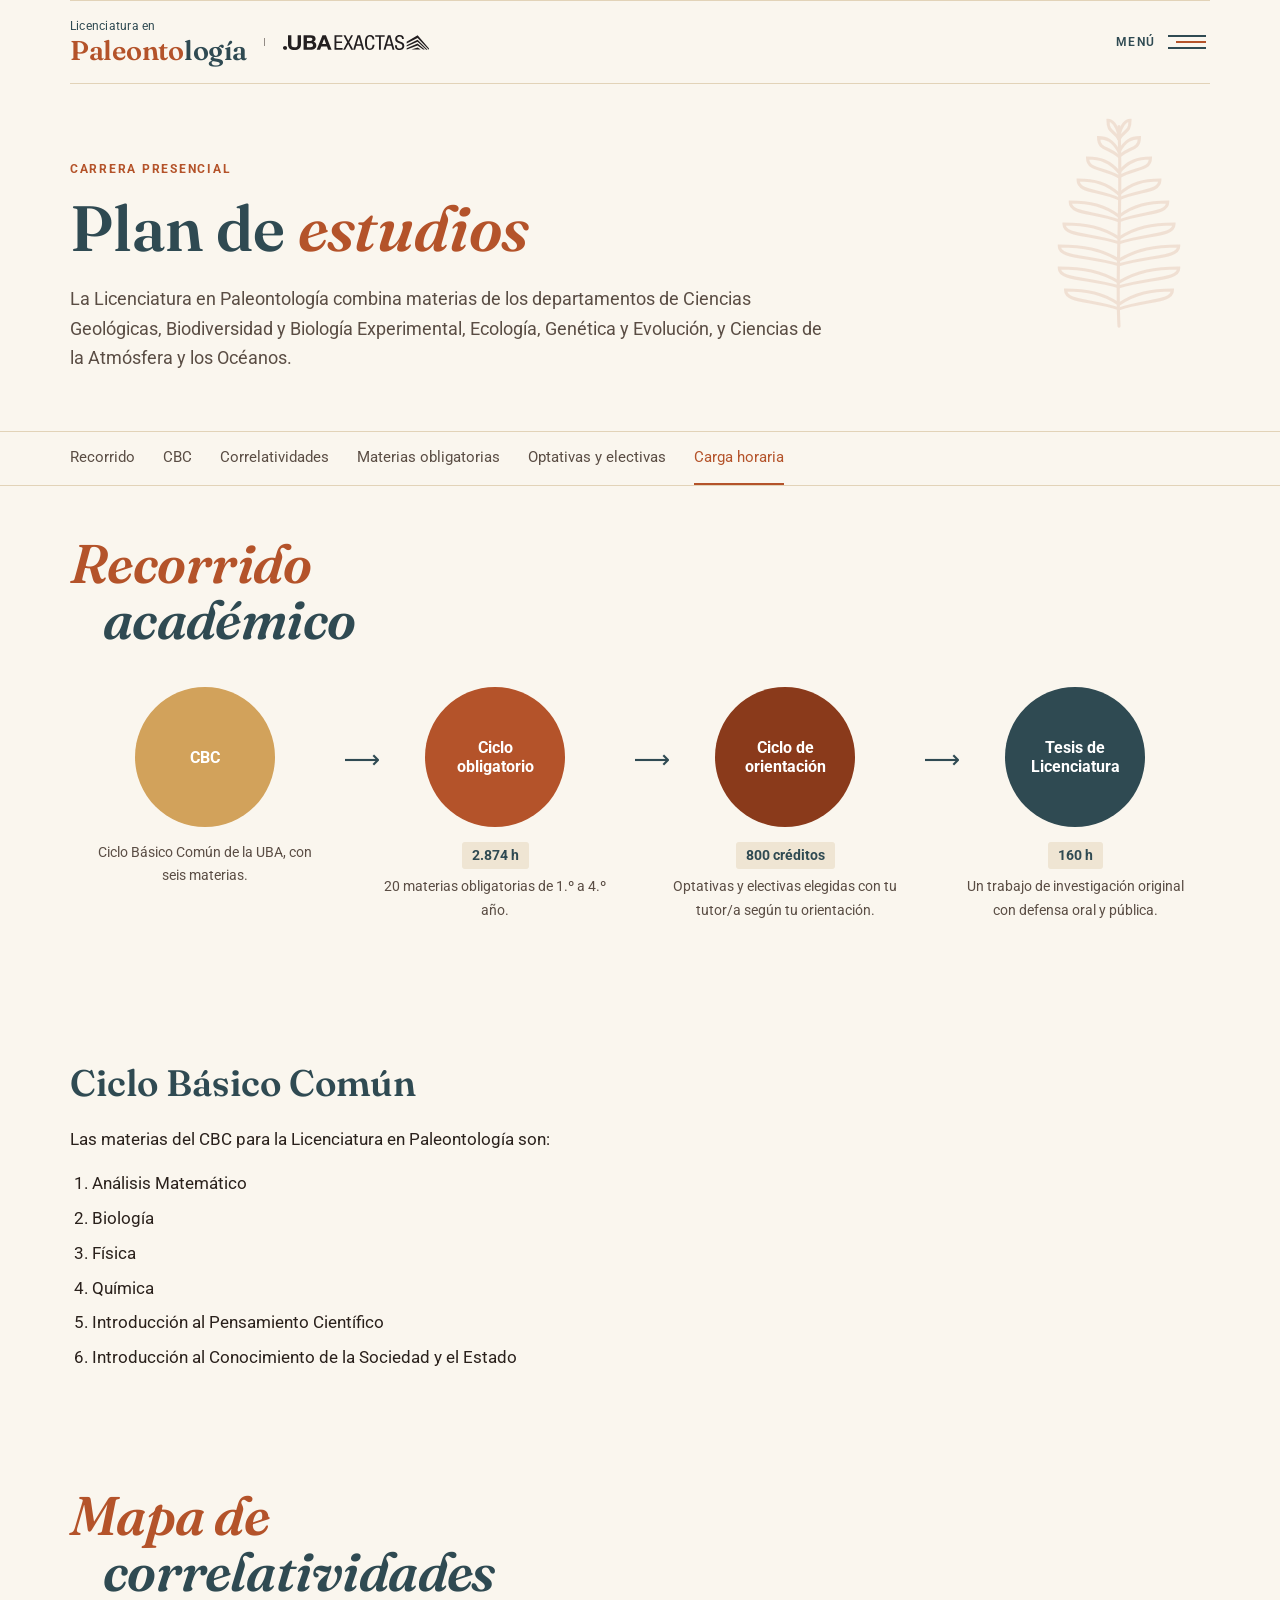
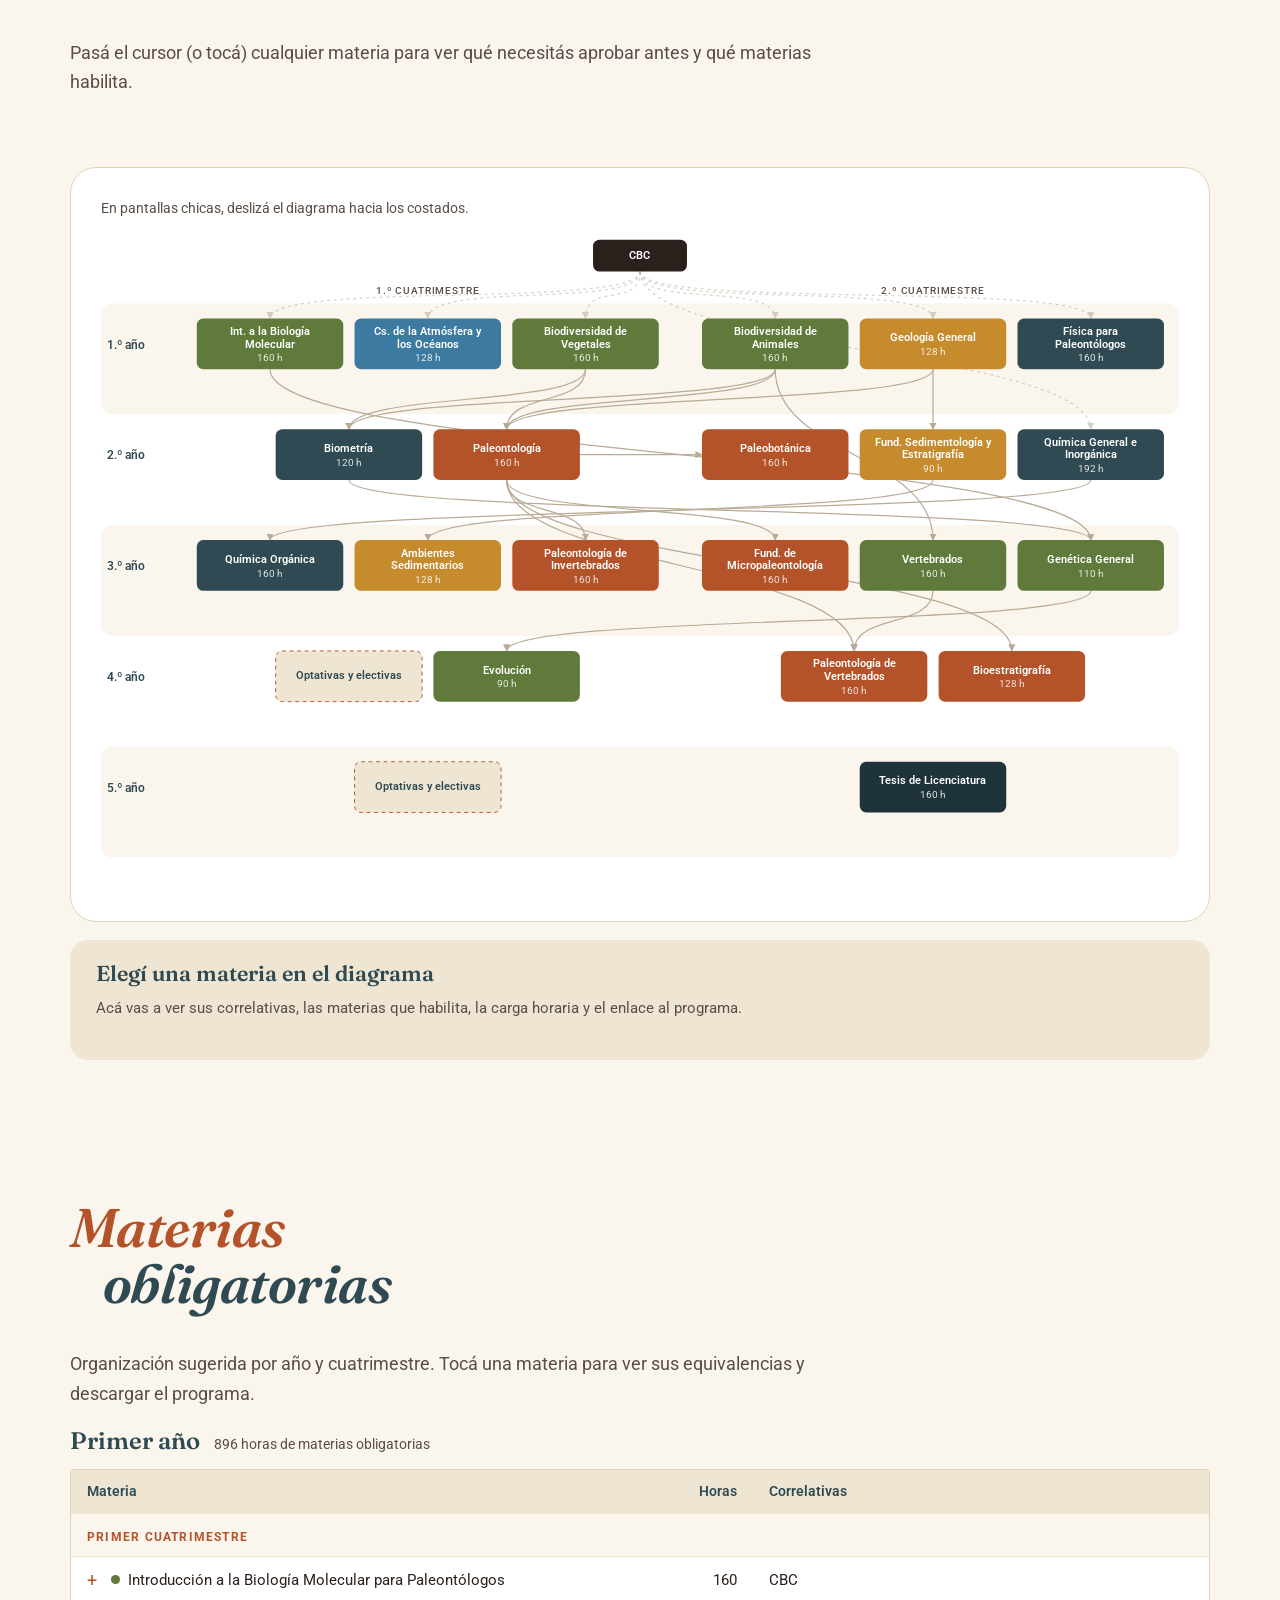
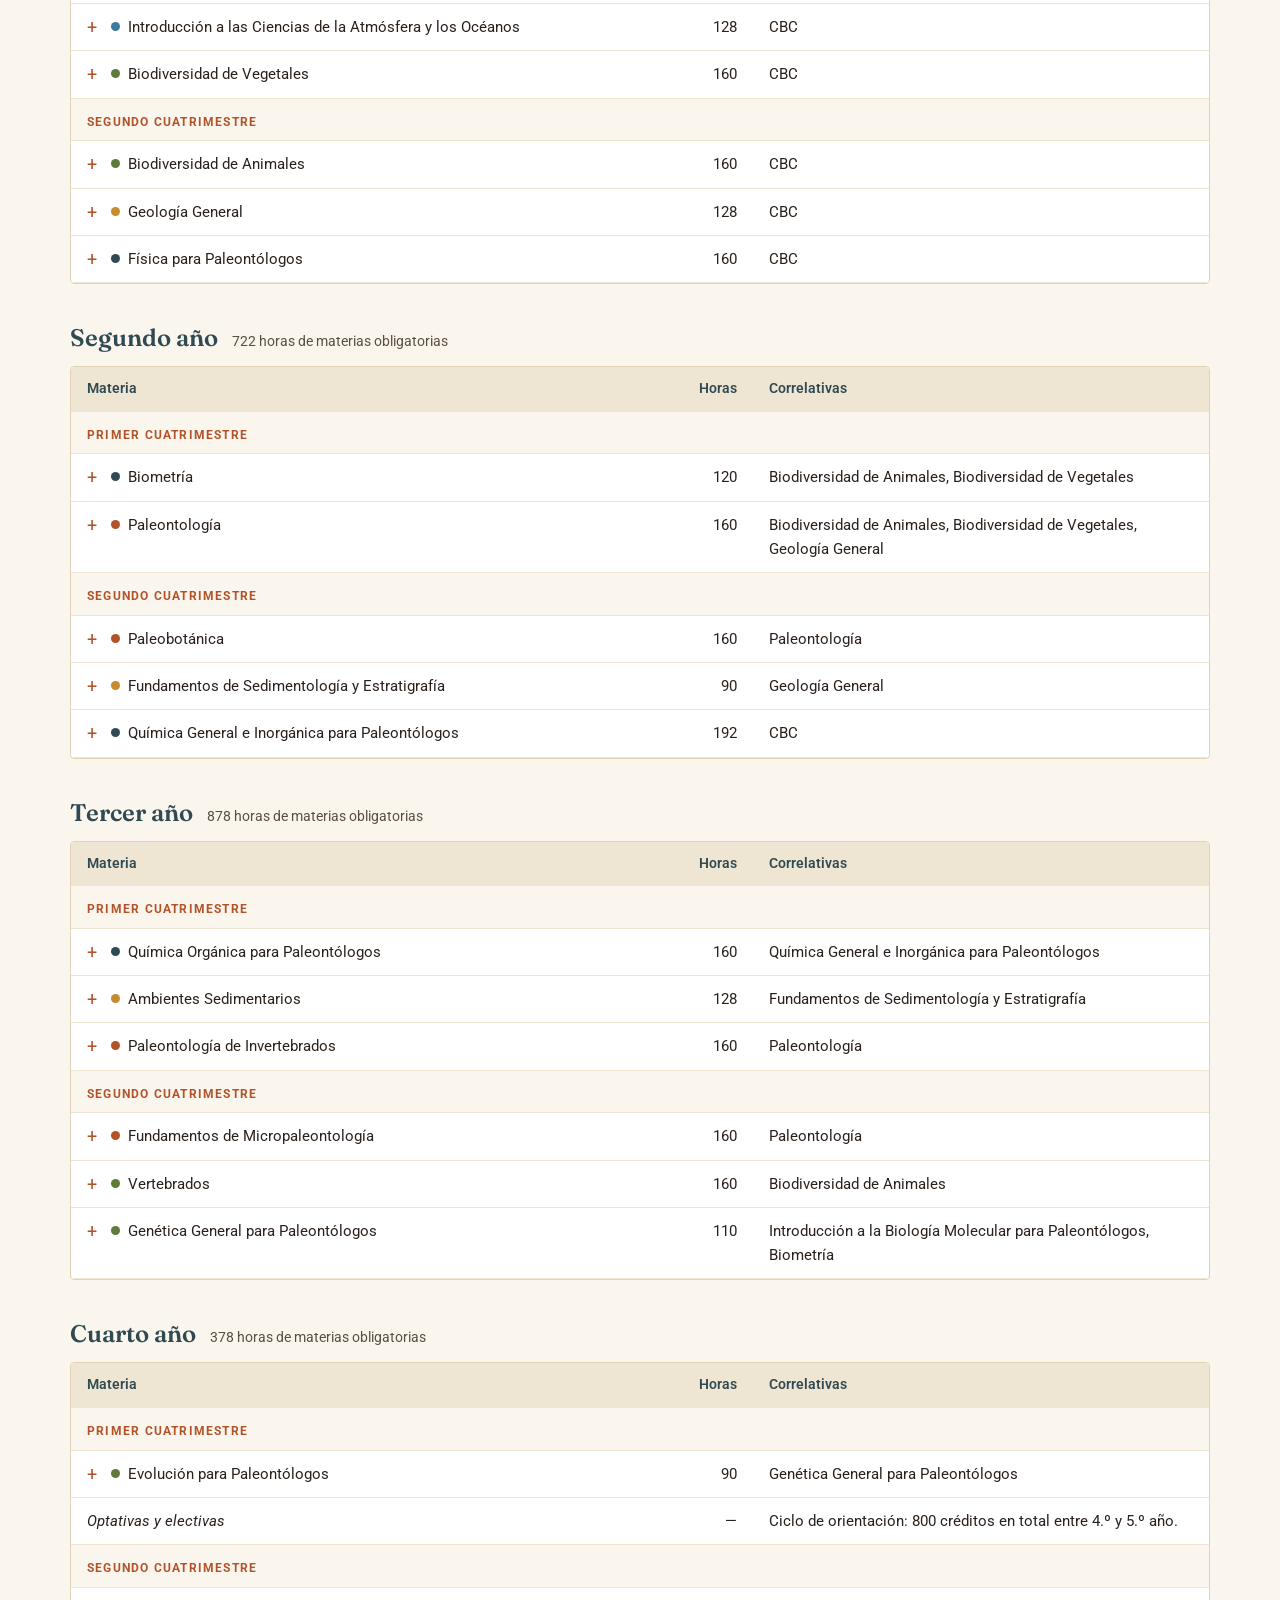
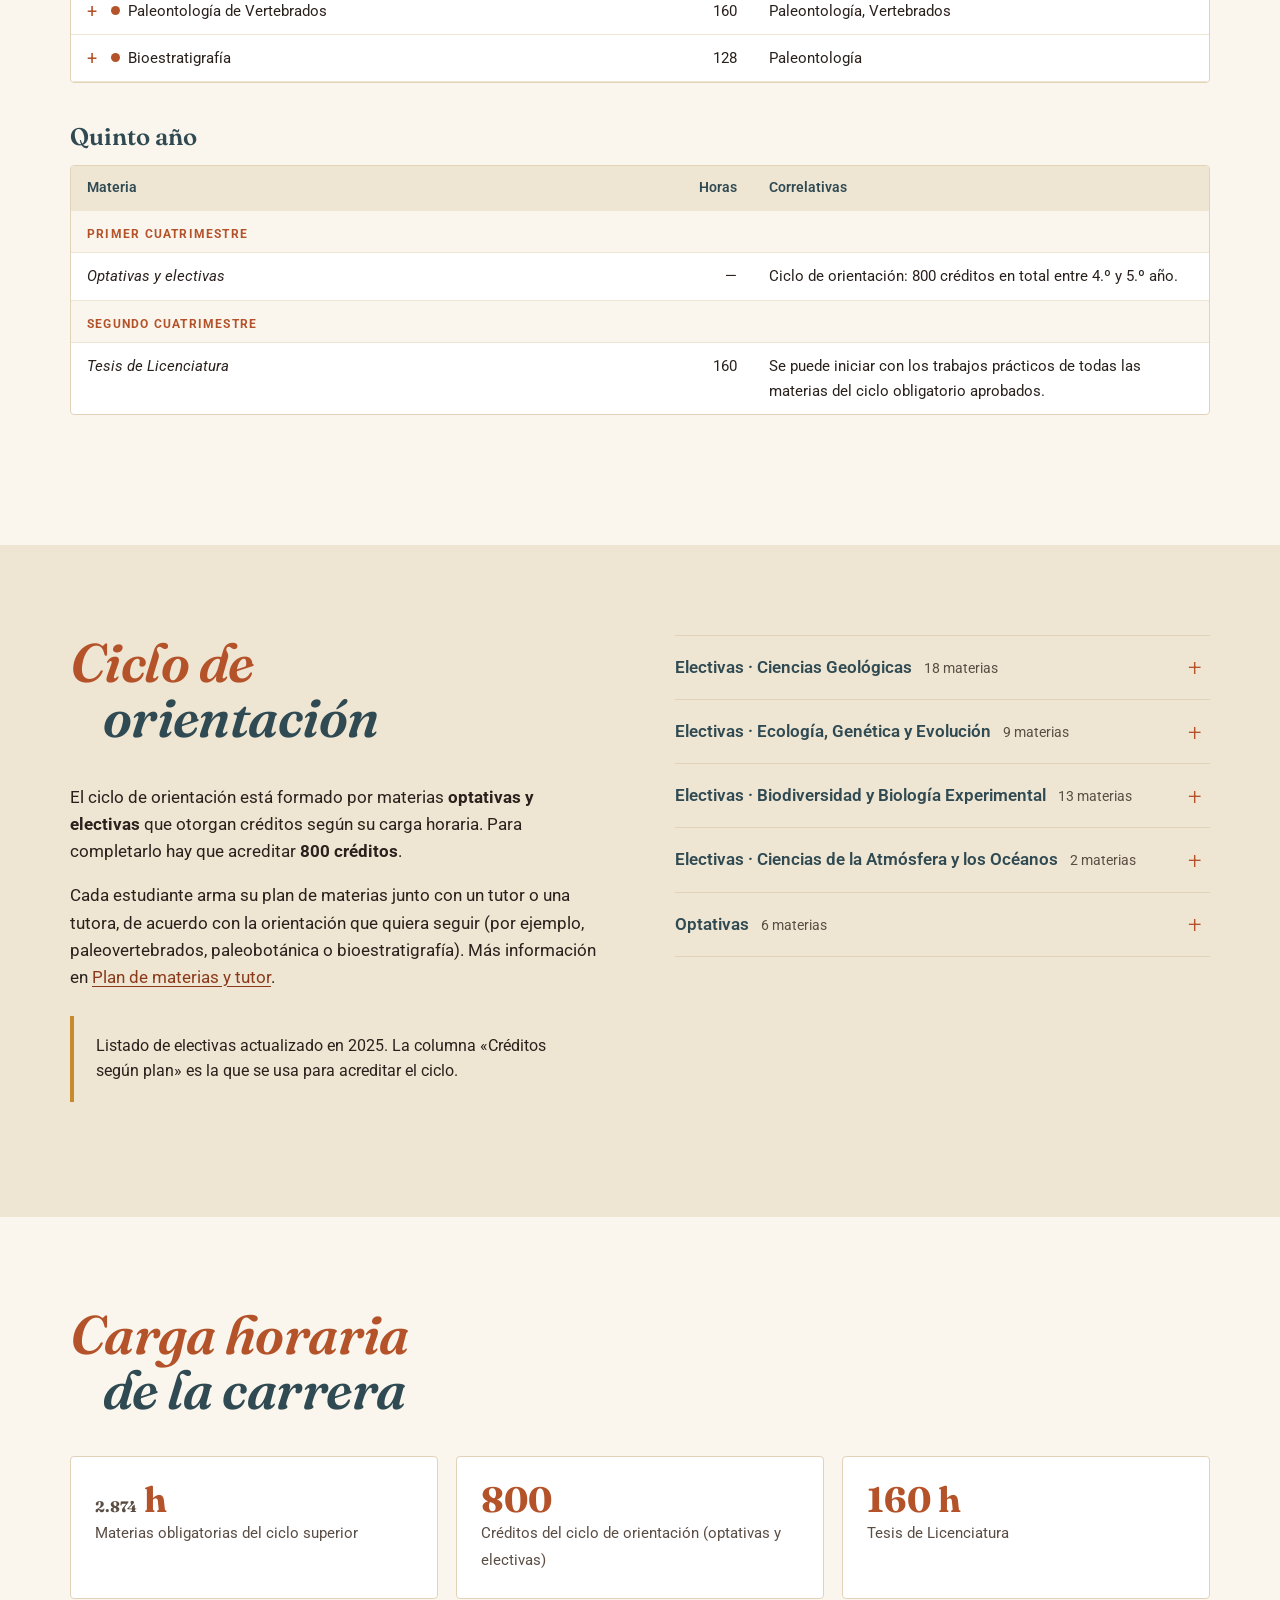
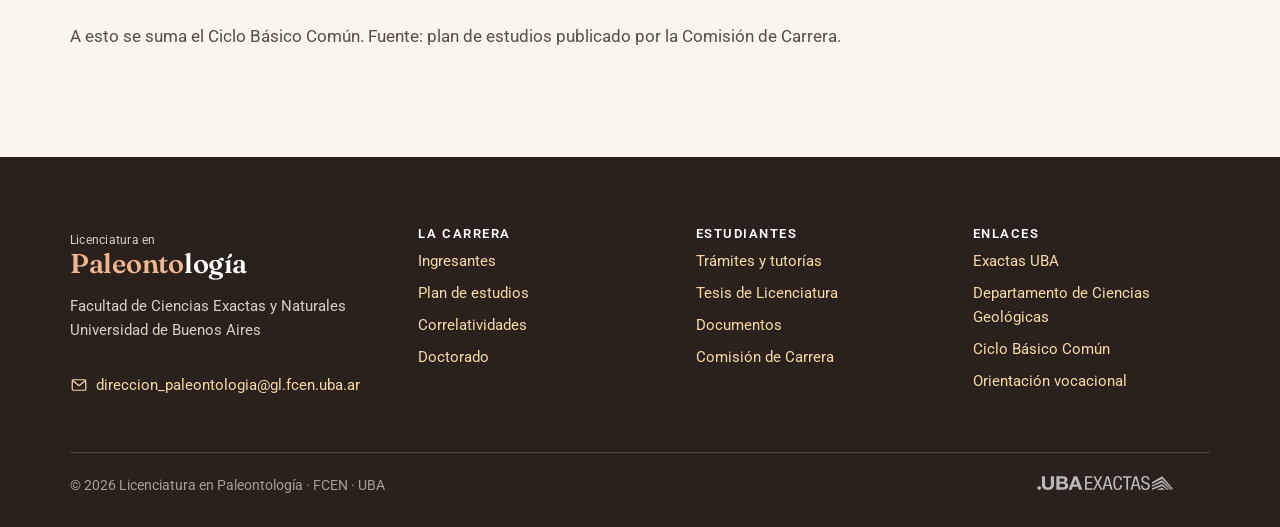
==== carrera.html @ f9151617 "Primera versión del sitio de la Licenciatura en Paleontología Sitio estático (HTML, CSS y JS) con la" ====
<!DOCTYPE html>
<html lang="es" class="no-js">
<head>
	<meta charset="UTF-8">
	<meta name="viewport" content="width=device-width, initial-scale=1.0">
	<title>Plan de estudios | Licenciatura en Paleontología | UBA Exactas</title>
	<meta name="description" content="Plan de estudios de la Licenciatura en Paleontología: materias obligatorias, correlatividades, optativas, electivas y carga horaria.">
	<meta property="og:title" content="Plan de estudios | Licenciatura en Paleontología | UBA Exactas">
	<meta property="og:description" content="Plan de estudios de la Licenciatura en Paleontología: materias obligatorias, correlatividades, optativas, electivas y carga horaria.">
	<meta property="og:type" content="website">
	<meta name="twitter:card" content="summary_large_image">
	<meta name="theme-color" content="#b4532a">
	<link rel="preconnect" href="https://fonts.googleapis.com">
	<link rel="preconnect" href="https://fonts.gstatic.com" crossorigin>
	<link href="https://fonts.googleapis.com/css2?family=Fraunces:ital,opsz,wght@0,9..144,400..700;1,9..144,400..700&family=Roboto:ital,wght@0,300..700;1,300..700&display=swap" rel="stylesheet">
	<link rel="stylesheet" href="css/style.css?v=1">
	<link rel="icon" href="imgs/favicon.svg" type="image/svg+xml">
</head>
<body class="carrera">
<a class="skip-link" href="#contenido">Saltar al contenido</a>
<header class="site-header">
	<div class="container">
		<div class="site-header__inner">
			<div class="logos">
				<a href="index.html" class="wordmark" aria-label="Licenciatura en Paleontología, inicio"><small>Licenciatura en</small><b>Paleonto<i>logía</i></b></a>
				<span class="logos__divider" aria-hidden="true"></span>
				<a href="https://exactas.uba.ar/" class="logo-exactas-link"><img src="imgs/exactas.svg" alt="UBA Exactas" class="logo-exactas" width="210" height="22"></a>
			</div>
			<button class="menu-toggle" type="button" aria-expanded="false" aria-controls="menu">
				<span>MENÚ</span>
				<span class="menu-toggle__lines" aria-hidden="true"><i></i><i></i><i></i></span>
			</button>
		</div>
	</div>
</header>
<div class="mega-menu" id="menu" role="dialog" aria-modal="true" aria-label="Menú principal" aria-hidden="true">
	<div class="mega-menu__side">
		<a href="index.html" class="wordmark" aria-label="Licenciatura en Paleontología, inicio"><small>Licenciatura en</small><b>Paleonto<i>logía</i></b></a>
		<h4><a href="ingresantes.html">Ingresantes</a></h4>
		<ul>
					<li><a href="ingresantes.html#que-es">¿Qué es la paleontología?</a></li>
					<li><a href="ingresantes.html#por-que">¿Por qué estudiar paleontología?</a></li>
					<li><a href="ingresantes.html#campo-laboral">Campo laboral e incumbencias</a></li>
					<li><a href="ingresantes.html#como-ingresar">Cómo ingresar</a></li>
					<li><a href="archivos/folleto-paleontologia.pdf">Folleto informativo</a></li>
		</ul>
	</div>
	<div class="mega-menu__main">
		<button class="mega-menu__close" type="button" aria-label="Cerrar menú"></button>
		<svg class="mega-menu__fossil" aria-hidden="true"><use href="imgs/fosiles.svg#amonite"/></svg>
		<div class="mega-menu__cols">
			<div class="mega-menu__col">
				<h4><a href="carrera.html">Plan de estudios</a></h4>
				<ul>
					<li><a href="carrera.html#recorrido">Recorrido de la carrera</a></li>
					<li><a href="carrera.html#correlatividades">Correlatividades</a></li>
					<li><a href="carrera.html#obligatorias">Materias obligatorias</a></li>
					<li><a href="carrera.html#orientacion">Optativas y electivas</a></li>
					<li><a href="carrera.html#totales">Carga horaria</a></li>
				</ul>
			</div>
			<div class="mega-menu__col">
				<h4><a href="estudiantes.html">Estudiantes</a></h4>
				<ul>
					<li><a href="estudiantes.html#tutor">Plan de materias y tutor</a></li>
					<li><a href="estudiantes.html#programas">Programas de materias</a></li>
					<li><a href="estudiantes.html#equivalencias">Equivalencias</a></li>
					<li><a href="tesis.html">Tesis de Licenciatura</a></li>
					<li><a href="tesis.html#premio-camacho">Premio Camacho</a></li>
				</ul>
			</div>
			<div class="mega-menu__col">
				<h4><a href="comision.html">Institucional</a></h4>
				<ul>
					<li><a href="comision.html">Comisión de Carrera</a></li>
					<li><a href="comision.html#actas">Actas de reuniones</a></li>
					<li><a href="documentos.html">Documentos y reglamentos</a></li>
					<li><a href="doctorado.html">Doctorado en Paleontología</a></li>
					<li><a href="documentos.html#enlaces">Enlaces</a></li>
				</ul>
			</div>
		</div>
	</div>
</div>
<main id="contenido">
<section class="page-hero">
	<svg class="page-hero__fossil" aria-hidden="true"><use href="imgs/fosiles.svg#helecho"/></svg>
	<div class="container">
		<span class="eyebrow">Carrera presencial</span>
		<h1>Plan de <em>estudios</em></h1>
		<p class="lead">La Licenciatura en Paleontología combina materias de los departamentos de Ciencias Geológicas, Biodiversidad y Biología Experimental, Ecología, Genética y Evolución, y Ciencias de la Atmósfera y los Océanos.</p>
	</div>
</section>
<nav class="page-index" aria-label="En esta página"><div class="container"><ul><li><a href="#recorrido">Recorrido</a></li><li><a href="#cbc">CBC</a></li><li><a href="#correlatividades">Correlatividades</a></li><li><a href="#obligatorias">Materias obligatorias</a></li><li><a href="#orientacion">Optativas y electivas</a></li><li><a href="#totales">Carga horaria</a></li></ul></div></nav>

<section class="section section--tight" id="recorrido">
	<div class="container">
		<h2 class="title-duo reveal"><span>Recorrido</span><strong>académico</strong></h2>
		<div class="journey reveal">
			<div class="journey__step"><div class="journey__circle">CBC</div><p>Ciclo Básico Común de la UBA, con seis materias.</p></div>
			<div class="journey__step"><div class="journey__circle">Ciclo obligatorio</div><span class="journey__hours"><span data-total-obligatorias>2.874</span> h</span><p><span data-cant-obligatorias>20</span> materias obligatorias de 1.º a 4.º año.</p></div>
			<div class="journey__step"><div class="journey__circle">Ciclo de orientación</div><span class="journey__hours">800 créditos</span><p>Optativas y electivas elegidas con tu tutor/a según tu orientación.</p></div>
			<div class="journey__step"><div class="journey__circle">Tesis de Licenciatura</div><span class="journey__hours">160 h</span><p>Un trabajo de investigación original con defensa oral y pública.</p></div>
		</div>
	</div>
</section>

<section class="section section--tight" id="cbc">
	<div class="container">
		<div class="prose reveal">
			<h2>Ciclo Básico Común</h2>
			<p>Las materias del CBC para la Licenciatura en Paleontología son:</p>
			<ol>
				<li>Análisis Matemático</li>
				<li>Biología</li>
				<li>Física</li>
				<li>Química</li>
				<li>Introducción al Pensamiento Científico</li>
				<li>Introducción al Conocimiento de la Sociedad y el Estado</li>
			</ol>
		</div>
	</div>
</section>

<section class="section section--tight" id="correlatividades">
	<div class="container">
		<h2 class="title-duo reveal"><span>Mapa de</span><strong>correlatividades</strong></h2>
		<p class="lead reveal" style="max-width:780px">Pasá el cursor (o tocá) cualquier materia para ver qué necesitás aprobar antes y qué materias habilita.</p>
		<ul class="legend reveal"><li><i style="background:#b4532a"></i>Paleontología</li><li><i style="background:#c68b2c"></i>Geología</li><li><i style="background:#5f7a3a"></i>Biología</li><li><i style="background:#2f4a52"></i>Química, física y matemática</li><li><i style="background:#3c7aa0"></i>Ciencias de la atmósfera y los océanos</li><li><i style="background:#efe5d3;border:1px dashed #b4532a"></i>Optativas y electivas</li></ul>
		<div class="diagram-layout">
			<div class="diagram-wrap">
				<p class="diagram-hint">En pantallas chicas, deslizá el diagrama hacia los costados.</p>
				<svg id="plan-diagram" role="group" aria-label="Diagrama de correlatividades del plan de estudios"></svg>
			</div>
			<aside class="plan-panel" id="plan-panel" aria-live="polite">
				<h3>Elegí una materia en el diagrama</h3>
				<p class="empty">Acá vas a ver sus correlativas, las materias que habilita, la carga horaria y el enlace al programa.</p>
			</aside>
		</div>
	</div>
</section>

<section class="section" id="obligatorias">
	<div class="container">
		<h2 class="title-duo reveal"><span>Materias</span><strong>obligatorias</strong></h2>
		<p class="lead reveal" style="max-width:780px">Organización sugerida por año y cuatrimestre. Tocá una materia para ver sus equivalencias y descargar el programa.</p>
		<div id="plan-table"><noscript><p>Para ver la tabla de materias es necesario activar JavaScript.</p></noscript></div>
	</div>
</section>

<section class="section section--sand" id="orientacion">
	<div class="container">
		<div class="split split--top">
			<div class="reveal">
				<h2 class="title-duo"><span>Ciclo de</span><strong>orientación</strong></h2>
				<p>El ciclo de orientación está formado por materias <strong>optativas y electivas</strong> que otorgan créditos según su carga horaria. Para completarlo hay que acreditar <strong>800 créditos</strong>.</p>
				<p>Cada estudiante arma su plan de materias junto con un tutor o una tutora, de acuerdo con la orientación que quiera seguir (por ejemplo, paleovertebrados, paleobotánica o bioestratigrafía). Más información en <a href="estudiantes.html#tutor">Plan de materias y tutor</a>.</p>
				<div class="note">Listado de electivas actualizado en 2025. La columna «Créditos según plan» es la que se usa para acreditar el ciclo.</div>
			</div>
			<div class="accordion reveal"><details><summary>Electivas · Ciencias Geológicas <small>18 materias</small></summary><div class="accordion__body"><div class="table-wrap"><table><thead><tr><th scope="col">Materia</th><th scope="col" class="num">Créditos según plan</th><th scope="col" class="num">Carga horaria (2019)</th></tr></thead><tbody><tr><td>Análisis de Ambientes Continentales</td><td class="num">128</td><td class="num">128</td></tr><tr><td>Cuencas Sedimentarias</td><td class="num">160</td><td class="num">160</td></tr><tr><td>Escuela de Campo</td><td class="num">50</td><td class="num">50</td></tr><tr><td>Estratigrafía</td><td class="num">80</td><td class="num">80</td></tr><tr><td>Geología Ambiental</td><td class="num">160</td><td class="num">160</td></tr><tr><td>Geología Histórica</td><td class="num">160</td><td class="num">160</td></tr><tr><td>Geología Marina</td><td class="num">160</td><td class="num">160</td></tr><tr><td>Geología Regional</td><td class="num">160</td><td class="num">160</td></tr><tr><td>Geología y Ecología de Ambientes Costeros</td><td class="num">128</td><td class="num">128</td></tr><tr><td>Geomorfología</td><td class="num">160</td><td class="num">160</td></tr><tr><td>Geoquímica</td><td class="num">128</td><td class="num">128</td></tr><tr><td>Geotectónica</td><td class="num">160</td><td class="num">160</td></tr><tr><td>Levantamiento Geológico</td><td class="num">160</td><td class="num">160</td></tr><tr><td>Fotointerpretación</td><td class="num">160</td><td class="num">160</td></tr><tr><td>Palinoestratigrafía</td><td class="num">160</td><td class="num">160</td></tr><tr><td>Paleoecología</td><td class="num">128</td><td class="num">128</td></tr><tr><td>Sedimentología</td><td class="num">160</td><td class="num">160</td></tr><tr><td>Rocas Carbonáticas: Ambientes Depositacionales y Petrología</td><td class="num">80</td><td class="num">96</td></tr></tbody></table></div></div></details><details><summary>Electivas · Ecología, Genética y Evolución <small>9 materias</small></summary><div class="accordion__body"><div class="table-wrap"><table><thead><tr><th scope="col">Materia</th><th scope="col" class="num">Créditos según plan</th><th scope="col" class="num">Carga horaria (2019)</th></tr></thead><tbody><tr><td>Biometría II</td><td class="num">160</td><td class="num">160</td></tr><tr><td>Ecología Ambiental</td><td class="num">192</td><td class="num">160</td></tr><tr><td>Ecología de Comunidades y Ecosistemas</td><td class="num">192</td><td class="num">160</td></tr><tr><td>Ecología de Poblaciones</td><td class="num">192</td><td class="num">160</td></tr><tr><td>Ecología General</td><td class="num">208</td><td class="num">192</td></tr><tr><td>Ecología Regional</td><td class="num">192</td><td class="num">160</td></tr><tr><td>Ecología y Comportamiento Animal</td><td class="num">208</td><td class="num">160</td></tr><tr><td>Limnología</td><td class="num">288</td><td class="num">160</td></tr><tr><td>Sistemática Teórica</td><td class="num">160</td><td class="num">160</td></tr></tbody></table></div></div></details><details><summary>Electivas · Biodiversidad y Biología Experimental <small>13 materias</small></summary><div class="accordion__body"><div class="table-wrap"><table><thead><tr><th scope="col">Materia</th><th scope="col" class="num">Créditos según plan</th><th scope="col" class="num">Carga horaria (2019)</th></tr></thead><tbody><tr><td>Anatomía Vegetal</td><td class="num">128</td><td class="num">160</td></tr><tr><td>Biología Celular</td><td class="num">288</td><td class="num">160</td></tr><tr><td>Biología Comparada de Protistas</td><td class="num">192</td><td class="num">160</td></tr><tr><td>Biología de Cyanobacterias</td><td class="num">192</td><td class="num">192</td></tr><tr><td>Botánica Económica</td><td class="num">100</td><td class="num">120</td></tr><tr><td>Elementos de Biología Floral</td><td class="num">210</td><td class="num">160</td></tr><tr><td>Fisiología Animal Comparada</td><td class="num">224</td><td class="num">160</td></tr><tr><td>Fisiología Vegetal</td><td class="num">192</td><td class="num">160</td></tr><tr><td>Histología Animal</td><td class="num">256</td><td class="num">160</td></tr><tr><td>Invertebrados I</td><td class="num">256</td><td class="num">160</td></tr><tr><td>Invertebrados II</td><td class="num">240</td><td class="num">240</td></tr><tr><td>Morfología de Criptógamas</td><td class="num">224</td><td class="num">160</td></tr><tr><td>Sistemática de Plantas Vasculares</td><td class="num">180</td><td class="num">160</td></tr></tbody></table></div></div></details><details><summary>Electivas · Ciencias de la Atmósfera y los Océanos <small>2 materias</small></summary><div class="accordion__body"><div class="table-wrap"><table><thead><tr><th scope="col">Materia</th><th scope="col" class="num">Créditos según plan</th><th scope="col" class="num">Carga horaria (2019)</th></tr></thead><tbody><tr><td>Oceanografía General</td><td class="num">128</td><td class="num">160</td></tr><tr><td>Paleo y Neoclima</td><td class="num">128</td><td class="num">128</td></tr></tbody></table></div></div></details><details><summary>Optativas <small>6 materias</small></summary><div class="accordion__body"><div class="table-wrap"><table><thead><tr><th scope="col">Materia</th><th scope="col" class="num">Créditos según plan</th><th scope="col" class="num">Carga horaria (2019)</th></tr></thead><tbody><tr><td>Actuopaleontología</td><td class="num">128</td><td class="num">128</td></tr><tr><td>Biología de la Reproducción y el Desarrollo</td><td class="num">160</td><td class="num">160</td></tr><tr><td>Geología del Cuaternario</td><td class="num">64</td><td class="num">64</td></tr><tr><td>Paleobiología</td><td class="num">128</td><td class="num">160</td></tr><tr><td>Paleontología Cuantitativa</td><td class="num">80</td><td class="num">80</td></tr><tr><td>Tafonomía aplicada al análisis del registro sedimentario</td><td class="num">64</td><td class="num">64</td></tr></tbody></table></div></div></details></div>
		</div>
	</div>
</section>

<section class="section" id="totales">
	<div class="container">
		<h2 class="title-duo reveal"><span>Carga horaria</span><strong>de la carrera</strong></h2>
		<div class="totals reveal">
			<div class="total"><b><span data-total-obligatorias>2.874</span> h</b><span>Materias obligatorias del ciclo superior</span></div>
			<div class="total"><b>800</b><span>Créditos del ciclo de orientación (optativas y electivas)</span></div>
			<div class="total"><b>160 h</b><span>Tesis de Licenciatura</span></div>
		</div>
		<p class="reveal" style="margin-top:24px;color:var(--ink-soft)">A esto se suma el Ciclo Básico Común. Fuente: plan de estudios publicado por la Comisión de Carrera.</p>
	</div>
</section>

</main>
<footer class="site-footer">
	<div class="container">
		<div class="footer-grid">
			<div>
				<a href="index.html" class="wordmark" aria-label="Licenciatura en Paleontología, inicio"><small>Licenciatura en</small><b>Paleonto<i>logía</i></b></a>
				<p style="margin-top:16px">Facultad de Ciencias Exactas y Naturales<br>Universidad de Buenos Aires</p>
				<a class="footer-contact" href="mailto:direccion_paleontologia@gl.fcen.uba.ar"><svg aria-hidden="true"><use href="imgs/fosiles.svg#mail"/></svg>direccion_paleontologia@gl.fcen.uba.ar</a>
			</div>
			<div>
				<h4>La carrera</h4>
				<ul>
					<li><a href="ingresantes.html">Ingresantes</a></li>
					<li><a href="carrera.html">Plan de estudios</a></li>
					<li><a href="carrera.html#correlatividades">Correlatividades</a></li>
					<li><a href="doctorado.html">Doctorado</a></li>
				</ul>
			</div>
			<div>
				<h4>Estudiantes</h4>
				<ul>
					<li><a href="estudiantes.html">Trámites y tutorías</a></li>
					<li><a href="tesis.html">Tesis de Licenciatura</a></li>
					<li><a href="documentos.html">Documentos</a></li>
					<li><a href="comision.html">Comisión de Carrera</a></li>
				</ul>
			</div>
			<div>
				<h4>Enlaces</h4>
				<ul>
					<li><a href="https://exactas.uba.ar/">Exactas UBA</a></li>
					<li><a href="http://www.gl.fcen.uba.ar/">Departamento de Ciencias Geológicas</a></li>
					<li><a href="https://www.cbc.uba.ar/">Ciclo Básico Común</a></li>
					<li><a href="https://exactas.uba.ar/extension/ov/">Orientación vocacional</a></li>
				</ul>
			</div>
		</div>
		<div class="footer-bottom">
			<span>© <span data-year>2026</span> Licenciatura en Paleontología · FCEN · UBA</span>
			<a href="https://exactas.uba.ar/"><img src="imgs/exactas.svg" alt="UBA Exactas" width="210" height="22"></a>
		</div>
	</div>
</footer>
<script src="js/main.js?v=1"></script>
<script src="js/plan.js?v=1"></script>
</body>
</html>
---- css/style.css ----
/* =========================================================================
   Licenciatura en Paleontología — FCEN UBA
   Hoja de estilos única. Los colores y tipografías están definidos como
   variables en :root para que se puedan ajustar desde un solo lugar.
   ========================================================================= */

:root {
	/* Paleta (provisoria: tonos de sedimento, arenisca y roca) */
	--ink: #2a211c;          /* texto principal, casi negro amarronado */
	--ink-soft: #5a4d44;     /* texto secundario */
	--bone: #faf6ee;         /* fondo general */
	--sand: #efe5d3;         /* fondos suaves */
	--sand-strong: #e2d3b8;  /* bordes y separadores */
	--terracotta: #b4532a;   /* color principal de acento */
	--terracotta-dark: #8a3a1b;
	--ochre: #c68b2c;        /* acento secundario */
	--slate: #2f4a52;        /* azul pizarra para contraste */
	--slate-dark: #1f343a;
	--white: #ffffff;

	/* Colores por área de conocimiento (plan de estudios) */
	--area-paleo: #b4532a;
	--area-geo: #c68b2c;
	--area-bio: #5f7a3a;
	--area-basicas: #2f4a52;
	--area-atm: #3c7aa0;

	--font-body: "Roboto", system-ui, -apple-system, "Segoe UI", sans-serif;
	--font-display: "Fraunces", Georgia, "Times New Roman", serif;

	--site-padding: 50px;
	--max-width: 1240px;
	--radius: 4px;
	--header-h: 84px;
}

@media (max-width: 870px) {
	:root { --site-padding: 20px; --header-h: 68px; }
}

/* ---------- Base ---------- */
*, *::before, *::after { box-sizing: border-box; }
html { scroll-behavior: smooth; scroll-padding-top: calc(var(--header-h) + 20px); }
body {
	margin: 0;
	background: var(--bone);
	color: var(--ink);
	font-family: var(--font-body);
	font-size: 17px;
	line-height: 1.6;
	-webkit-font-smoothing: antialiased;
	overflow-x: hidden;
}
img, svg, video { max-width: 100%; }
a { color: var(--terracotta-dark); text-underline-offset: 3px; }
a:hover { color: var(--terracotta); }
:focus-visible { outline: 3px solid var(--ochre); outline-offset: 3px; }
h1, h2, h3, h4 { line-height: 1.15; margin: 0 0 .6em; font-weight: 600; }
p { margin: 0 0 1em; }
.visually-hidden {
	position: absolute !important; width: 1px; height: 1px; overflow: hidden;
	clip: rect(0 0 0 0); white-space: nowrap;
}
.skip-link {
	position: absolute; left: 10px; top: -60px; z-index: 200; background: var(--ink); color: var(--white);
	padding: 10px 16px; border-radius: var(--radius); text-decoration: none;
}
.skip-link:focus { top: 10px; color: var(--white); }

.container { width: 100%; max-width: var(--max-width); margin: 0 auto; padding: 0 var(--site-padding); }
.narrow { max-width: 900px; }

/* Títulos de dos tonos, en itálica (eco del sitio de Biotecnología) */
.title-duo {
	font-family: var(--font-display);
	font-style: italic;
	font-weight: 600;
	font-size: clamp(2.1rem, 4.4vw, 3.4rem);
	line-height: 1.02;
	letter-spacing: -0.01em;
	margin-bottom: .7em;
}
.title-duo span { display: block; color: var(--terracotta); }
.title-duo strong { display: block; color: var(--slate); font-weight: 600; padding-left: .6em; }
.eyebrow {
	display: inline-block; font-size: .78rem; font-weight: 700; letter-spacing: .14em; text-transform: uppercase;
	color: var(--terracotta); margin-bottom: 1em;
}
.lead { font-size: 1.15rem; color: var(--ink-soft); }
.c-terracotta { color: var(--terracotta); }
.c-slate { color: var(--slate); }

/* ---------- Encabezado ---------- */
.site-header {
	position: sticky; top: 0; z-index: 50;
	background: rgba(250, 246, 238, .92);
	backdrop-filter: blur(8px);
	-webkit-backdrop-filter: blur(8px);
}
.site-header__inner {
	display: flex; align-items: center; justify-content: space-between; gap: 20px;
	height: var(--header-h);
	border-top: 1px solid var(--sand-strong);
	border-bottom: 1px solid var(--sand-strong);
}
.logos { display: flex; align-items: center; gap: 18px; }
.wordmark { display: inline-flex; flex-direction: column; text-decoration: none; color: var(--slate); line-height: 1; }
.wordmark small { font-size: .78rem; letter-spacing: .02em; margin-bottom: 4px; }
.wordmark b { font-family: var(--font-display); font-size: 1.7rem; font-weight: 600; color: var(--terracotta); letter-spacing: -.01em; }
.wordmark b i { font-style: normal; color: var(--slate); }
.logos__divider { width: 1px; align-self: stretch; margin: 18px 0; background: var(--ink); opacity: .5; }
.logo-exactas { height: 15px; width: auto; display: block; }
@media (max-width: 600px) {
	.logos__divider, .logo-exactas-link { display: none; }
	.wordmark b { font-size: 1.4rem; }
}

.menu-toggle {
	display: inline-flex; align-items: center; gap: 12px; padding: 10px 4px;
	background: none; border: 0; cursor: pointer; color: var(--slate);
	font: 600 .78rem/1 var(--font-body); letter-spacing: .12em;
}
.menu-toggle__lines { display: grid; gap: 4px; width: 38px; }
.menu-toggle__lines i { display: block; height: 2px; background: currentColor; transition: transform .25s; }
.menu-toggle__lines i:nth-child(2) { width: 80%; margin-left: 20%; background: var(--terracotta); }
.menu-toggle:hover .menu-toggle__lines i:nth-child(2) { transform: translateX(-20%); }

/* ---------- Menú a pantalla completa ---------- */
.mega-menu {
	position: fixed; inset: 0; z-index: 100;
	display: grid; grid-template-columns: minmax(260px, 28%) 1fr;
	opacity: 0; visibility: hidden; transition: opacity .3s, visibility .3s;
}
.mega-menu.is-open { opacity: 1; visibility: visible; }
.mega-menu__side { background: var(--sand); padding: 40px; overflow-y: auto; }
.mega-menu__main {
	position: relative; padding: 40px 60px; overflow-y: auto; color: var(--white);
	background:
		radial-gradient(circle at 85% 110%, rgba(198, 139, 44, .45), transparent 55%),
		linear-gradient(135deg, var(--terracotta) 0%, var(--terracotta-dark) 45%, var(--slate-dark) 100%);
}
.mega-menu__fossil { position: absolute; right: 4%; bottom: 6%; width: 260px; height: 260px; opacity: .14; pointer-events: none; color: var(--white); }
.mega-menu__close {
	position: absolute; top: 28px; right: 32px; width: 44px; height: 44px; border: 0; background: none; cursor: pointer; color: var(--white);
}
.mega-menu__close::before, .mega-menu__close::after {
	content: ""; position: absolute; left: 10px; right: 10px; top: 21px; height: 2px; background: currentColor;
}
.mega-menu__close::before { transform: rotate(45deg); }
.mega-menu__close::after { transform: rotate(-45deg); }
.mega-menu__cols { display: grid; grid-template-columns: repeat(3, 1fr); margin-top: 110px; }
.mega-menu__col { padding: 0 28px; border-left: 1px solid rgba(255, 255, 255, .35); }
.mega-menu__col:first-child { border-left: 0; padding-left: 0; }
.mega-menu h4 { font-size: .85rem; letter-spacing: .1em; text-transform: uppercase; font-weight: 500; margin: 0 0 1.2em; }
.mega-menu h4 a { text-decoration: none; color: inherit; }
.mega-menu__side h4 { color: var(--terracotta); margin-top: 110px; }
.mega-menu__main h4 { color: #f6d9a8; }
.mega-menu ul { list-style: none; margin: 0 0 2em; padding: 0 0 0 16px; }
.mega-menu li { margin-bottom: .6em; }
.mega-menu li a { text-decoration: none; color: inherit; font-size: .98rem; }
.mega-menu__side li a { color: var(--slate); }
.mega-menu li a:hover { text-decoration: underline; }
.mega-menu__main li a { color: var(--white); }
body.menu-open { overflow: hidden; }
@media (max-width: 900px) {
	.mega-menu { grid-template-columns: 1fr; overflow-y: auto; }
	.mega-menu__side, .mega-menu__main { overflow: visible; padding: 28px var(--site-padding); }
	.mega-menu__side h4 { margin-top: 60px; }
	.mega-menu__close { color: var(--slate); position: fixed; top: 12px; right: 12px; }
	.mega-menu__cols { grid-template-columns: 1fr; margin-top: 10px; }
	.mega-menu__col { border-left: 0; padding: 0; }
}

/* ---------- Portada ---------- */
.hero { position: relative; margin-top: 24px; }
.hero__frame {
	position: relative; overflow: hidden; min-height: min(78vh, 680px);
	display: grid; place-items: center; text-align: center;
	background: var(--slate-dark); color: var(--white); isolation: isolate;
}
.hero__strata { position: absolute; inset: 0; width: 100%; height: 100%; z-index: -1; }
.hero__strata .layer { transition: transform .1s linear; will-change: transform; }
.hero__content { padding: 60px 24px; max-width: 760px; }
.hero h1 {
	font-family: var(--font-display); font-weight: 400; font-size: clamp(2.6rem, 7vw, 5.2rem); line-height: 1; margin-bottom: .35em;
	text-shadow: 0 2px 30px rgba(0, 0, 0, .35);
}
.hero h1 em { display: block; font-style: italic; font-weight: 600; color: #f6d9a8; }
.hero p { font-size: 1.12rem; max-width: 620px; margin: 0 auto 1.6em; text-shadow: 0 1px 12px rgba(0, 0, 0, .4); }
.hero__cta { display: flex; gap: 12px; justify-content: center; flex-wrap: wrap; }
.hero__scroll {
	position: absolute; left: 50%; bottom: 22px; transform: translateX(-50%); color: rgba(255,255,255,.8);
	font-size: .72rem; letter-spacing: .2em; text-transform: uppercase; text-decoration: none;
}
.hero__scroll::after { content: ""; display: block; width: 1px; height: 34px; margin: 8px auto 0; background: currentColor; animation: drip 2s infinite; transform-origin: top; }
@keyframes drip { 0% { transform: scaleY(0); } 50% { transform: scaleY(1); } 100% { transform: scaleY(1); opacity: 0; } }

/* ---------- Botones ---------- */
.btn {
	display: inline-flex; align-items: center; gap: 10px; padding: 12px 22px; border-radius: var(--radius);
	font: italic 500 .98rem/1 var(--font-body); text-decoration: none; border: 1px solid transparent; cursor: pointer;
	transition: background .2s, color .2s, transform .2s;
}
.btn svg { width: 18px; height: 18px; flex: none; }
.btn--primary { background: linear-gradient(90deg, var(--terracotta), var(--terracotta-dark)); color: var(--white); }
.btn--primary:hover { color: var(--white); transform: translateY(-1px); }
.btn--light { background: rgba(255, 255, 255, .12); border-color: rgba(255, 255, 255, .6); color: var(--white); }
.btn--light:hover { background: var(--white); color: var(--slate); }
.btn--outline { border-color: var(--slate); color: var(--slate); }
.btn--outline:hover { background: var(--slate); color: var(--white); }

/* ---------- Bloques de contenido ---------- */
section { position: relative; }
.section { padding: 90px 0; }
.section--tight { padding: 50px 0; }
.section--sand { background: var(--sand); }
.section--slate { background: var(--slate); color: var(--white); }
.section--slate a { color: #f6d9a8; }

.quote {
	font-family: var(--font-display); font-weight: 500; color: var(--terracotta);
	font-size: clamp(1.5rem, 2.8vw, 2.25rem); line-height: 1.25; max-width: 900px; margin: 0 auto;
}
.quote::before {
	content: "\201C"; display: block; font-size: 6rem; line-height: .6; height: .45em; color: var(--slate); font-style: normal;
}
.quote b { color: var(--slate); font-weight: 600; }
.quote em { color: var(--slate); }

.split { display: grid; grid-template-columns: 1fr 1fr; gap: 70px; align-items: center; }
.split--reverse > :first-child { order: 2; }
.split--top { align-items: start; }
@media (max-width: 900px) {
	.split { grid-template-columns: 1fr; gap: 36px; }
	.split--reverse > :first-child { order: 0; }
}

/* Ilustración provisoria en lugar de foto */
.figure-placeholder {
	margin: 0;
	position: relative; aspect-ratio: 4 / 3; border-radius: var(--radius); overflow: hidden;
	display: grid; place-items: center; color: rgba(255, 255, 255, .9);
	background:
		repeating-linear-gradient(176deg, transparent 0 34px, rgba(255,255,255,.06) 34px 36px),
		linear-gradient(160deg, var(--ochre), var(--terracotta) 55%, var(--terracotta-dark));
}
.figure-placeholder--slate { background:
		repeating-linear-gradient(176deg, transparent 0 34px, rgba(255,255,255,.06) 34px 36px),
		linear-gradient(160deg, #4f6d75, var(--slate) 55%, var(--slate-dark)); }
.figure-placeholder--sand { color: var(--terracotta-dark); background:
		repeating-linear-gradient(176deg, transparent 0 34px, rgba(0,0,0,.04) 34px 36px),
		linear-gradient(160deg, #f6ecd9, var(--sand-strong)); }
.figure-placeholder svg { width: 46%; height: 70%; }
.figure-placeholder figcaption {
	position: absolute; left: 14px; bottom: 12px; font-size: .75rem; letter-spacing: .04em; opacity: .85;
}
.offset-frame { position: relative; }
.offset-frame::after {
	content: ""; position: absolute; inset: 18px -18px -18px 18px; border: 2px solid var(--slate); z-index: -1; border-radius: var(--radius);
}

/* Lista con flechas */
.arrow-list { list-style: none; padding: 0; margin: 0 0 1.4em; }
.arrow-list li { position: relative; padding-left: 26px; margin-bottom: .55em; }
.arrow-list li::before { content: "→"; position: absolute; left: 0; color: var(--terracotta); }

/* Números destacados */
.stats { display: grid; grid-template-columns: repeat(4, 1fr); gap: 0; text-align: center; }
.stat { padding: 10px 20px; border-left: 1px solid rgba(255,255,255,.25); }
.stat:first-child { border-left: 0; }
.stat__num { display: block; font-family: var(--font-display); font-size: clamp(2.2rem, 4vw, 3.2rem); font-weight: 600; color: #f6d9a8; line-height: 1.1; }
.stat__label { font-size: .92rem; opacity: .9; }
@media (max-width: 800px) {
	.stats { grid-template-columns: 1fr 1fr; row-gap: 26px; }
	.stat:nth-child(3) { border-left: 0; }
}

/* Accesos rápidos (como el bloque punteado de Biotecnología) */
.quick-links {
	padding: 60px var(--site-padding); border-radius: var(--radius);
	background-color: var(--sand);
	background-image: radial-gradient(rgba(180, 83, 42, .22) 1px, transparent 1px);
	background-size: 16px 16px;
}
.quick-links ul { list-style: none; margin: 0 auto; padding: 0; max-width: 720px; border-top: 1px solid var(--slate); }
.quick-links li { border-bottom: 1px solid var(--slate); }
.quick-links a {
	display: flex; align-items: center; justify-content: space-between; gap: 20px; padding: 18px 0 18px 30px; position: relative;
	text-decoration: none; color: var(--slate); font: italic 600 1.3rem/1.2 var(--font-body);
}
.quick-links a::before {
	content: ""; position: absolute; left: 0; top: 50%; width: 14px; height: 6px; transform: translateY(-50%);
	background: radial-gradient(circle at 3px 3px, var(--terracotta) 2px, transparent 2.5px), radial-gradient(circle at 11px 3px, var(--slate) 3px, transparent 3.5px);
}
.quick-links a .box { display: grid; place-items: center; width: 40px; height: 40px; border: 1px solid var(--slate); flex: none; transition: background .2s, color .2s; }
.quick-links a .box svg { width: 22px; height: 22px; }
.quick-links a:hover .box { background: var(--slate); color: var(--white); }

/* Tarjetas */
.cards { display: grid; grid-template-columns: repeat(auto-fit, minmax(240px, 1fr)); gap: 24px; }
.cards--compact { grid-template-columns: repeat(auto-fit, minmax(190px, 1fr)); gap: 18px; }
.cards--3 { grid-template-columns: repeat(auto-fit, minmax(280px, 1fr)); }
.card {
	background: var(--white); border: 1px solid var(--sand-strong); border-radius: var(--radius); padding: 28px; position: relative;
	transition: transform .2s, box-shadow .2s;
}
.card:hover { transform: translateY(-3px); box-shadow: 0 14px 30px -18px rgba(42, 33, 28, .45); }
.card h3 { font-size: 1.15rem; color: var(--slate); }
.card p { color: var(--ink-soft); font-size: .97rem; margin-bottom: 0; }
.card__icon { width: 54px; height: 54px; color: var(--terracotta); margin-bottom: 14px; }
.card__num {
	font-family: var(--font-display); font-style: italic; font-size: 2.4rem; line-height: 1; color: var(--terracotta); display: block; margin-bottom: 8px;
}
a.card { text-decoration: none; color: inherit; display: block; }

/* ---------- Páginas internas ---------- */
.page-hero { padding: 70px 0 40px; position: relative; overflow: hidden; }
.page-hero h1 { font-family: var(--font-display); font-size: clamp(2.4rem, 5vw, 4rem); color: var(--slate); font-weight: 600; margin-bottom: .3em; }
.page-hero h1 em { color: var(--terracotta); }
.page-hero .lead { max-width: 760px; }
.page-hero__fossil { position: absolute; right: 4%; top: 30px; width: 220px; height: 220px; color: var(--terracotta); opacity: .13; pointer-events: none; }
@media (max-width: 700px) { .page-hero__fossil { width: 130px; height: 130px; right: -20px; } }

/* Índice de la página */
.page-index { border-top: 1px solid var(--sand-strong); border-bottom: 1px solid var(--sand-strong); background: var(--bone); position: sticky; top: var(--header-h); z-index: 20; }
.page-index ul { list-style: none; margin: 0; padding: 0; display: flex; gap: 6px 28px; flex-wrap: nowrap; overflow-x: auto; scrollbar-width: none; }
.page-index ul::-webkit-scrollbar { display: none; }
.page-index a { display: block; padding: 14px 0; white-space: nowrap; text-decoration: none; color: var(--ink-soft); font-size: .92rem; border-bottom: 2px solid transparent; }
.page-index a:hover, .page-index a.is-active { color: var(--terracotta); border-bottom-color: var(--terracotta); }

.prose { max-width: 820px; }
.prose h2 { font-family: var(--font-display); font-size: clamp(1.7rem, 3vw, 2.3rem); color: var(--slate); margin-top: 0; }
.prose h3 { font-size: 1.2rem; color: var(--terracotta-dark); margin-top: 1.8em; }
.prose ol, .prose ul { padding-left: 1.3em; }
.prose li { margin-bottom: .45em; }

.note {
	border-left: 4px solid var(--ochre); background: var(--sand); padding: 18px 22px; border-radius: 0 var(--radius) var(--radius) 0; margin: 1.6em 0;
	font-size: .97rem;
}
.note strong { color: var(--terracotta-dark); }

/* Acordeones */
.accordion { border-top: 1px solid var(--sand-strong); }
.accordion details { border-bottom: 1px solid var(--sand-strong); }
.accordion summary {
	list-style: none; cursor: pointer; padding: 18px 44px 18px 0; position: relative; font-weight: 600; color: var(--slate);
}
.accordion summary::-webkit-details-marker { display: none; }
.accordion summary::after {
	content: "+"; position: absolute; right: 8px; top: 50%; transform: translateY(-50%); font-size: 1.5rem; font-weight: 300; color: var(--terracotta);
	transition: transform .2s;
}
.accordion details[open] summary::after { transform: translateY(-50%) rotate(45deg); }
.accordion summary small { font-weight: 400; color: var(--ink-soft); margin-left: 8px; }
.accordion__body { padding: 0 0 22px; }

/* Listas de documentos */
.doc-list { list-style: none; padding: 0; margin: 0; display: grid; gap: 10px; }
.doc-list a {
	display: flex; align-items: center; gap: 14px; padding: 14px 18px; background: var(--white); border: 1px solid var(--sand-strong);
	border-radius: var(--radius); text-decoration: none; color: var(--ink); transition: border-color .2s, transform .2s;
}
.doc-list a:hover { border-color: var(--terracotta); transform: translateX(3px); }
.doc-list svg { width: 22px; height: 22px; color: var(--terracotta); flex: none; }
.doc-list small { display: block; color: var(--ink-soft); font-size: .83rem; }
.doc-grid { display: grid; grid-template-columns: repeat(auto-fill, minmax(200px, 1fr)); gap: 10px; list-style: none; padding: 0; margin: 0; }
.doc-grid a {
	display: flex; align-items: center; gap: 10px; padding: 10px 14px; border: 1px solid var(--sand-strong); border-radius: var(--radius);
	background: var(--white); text-decoration: none; color: var(--ink); font-size: .93rem;
}
.doc-grid a:hover { border-color: var(--terracotta); color: var(--terracotta-dark); }
.doc-grid svg { width: 18px; height: 18px; color: var(--terracotta); flex: none; }

/* Pasos (tesis) */
.steps { list-style: none; counter-reset: paso; padding: 0; margin: 0; position: relative; }
.steps::before { content: ""; position: absolute; left: 23px; top: 10px; bottom: 10px; width: 2px; background: var(--sand-strong); }
.steps li { counter-increment: paso; position: relative; padding: 0 0 30px 74px; }
.steps li::before {
	content: counter(paso); position: absolute; left: 0; top: -4px; width: 48px; height: 48px; border-radius: 50%;
	display: grid; place-items: center; background: var(--terracotta); color: var(--white);
	font: italic 600 1.3rem/1 var(--font-display); box-shadow: 0 0 0 6px var(--bone);
}
.steps h3 { margin: 0 0 .3em; font-size: 1.12rem; color: var(--slate); }
.steps p { margin: 0; color: var(--ink-soft); }

/* Personas (Comisión de Carrera) */
.people { display: grid; grid-template-columns: repeat(auto-fill, minmax(220px, 1fr)); gap: 18px; list-style: none; padding: 0; margin: 0 0 1em; }
.person { display: flex; gap: 14px; align-items: center; background: var(--white); border: 1px solid var(--sand-strong); border-radius: var(--radius); padding: 14px; }
.person__avatar {
	width: 52px; height: 52px; border-radius: 50%; flex: none; display: grid; place-items: center;
	background: var(--sand); color: var(--terracotta-dark); font: italic 600 1.1rem/1 var(--font-display);
}
.person--titular .person__avatar { background: var(--terracotta); color: var(--white); }
.person b { display: block; font-weight: 600; line-height: 1.25; }
.person small { color: var(--ink-soft); font-size: .82rem; }
.person--lead { border-color: var(--terracotta); }
.claustro { margin-bottom: 50px; }
.claustro h3 { font-family: var(--font-display); font-size: 1.6rem; color: var(--slate); }
.claustro h4 { font-size: .8rem; letter-spacing: .1em; text-transform: uppercase; color: var(--terracotta); margin: 1.6em 0 .9em; }

/* Tablas */
.table-wrap { overflow-x: auto; border: 1px solid var(--sand-strong); border-radius: var(--radius); background: var(--white); }
table { border-collapse: collapse; width: 100%; font-size: .95rem; }
th, td { text-align: left; padding: 11px 16px; border-bottom: 1px solid var(--sand); vertical-align: top; }
th { background: var(--sand); color: var(--slate); font-weight: 600; font-size: .85rem; }
td.num, th.num { text-align: right; font-variant-numeric: tabular-nums; white-space: nowrap; }
tbody tr:hover { background: #fdfaf4; }
tbody tr:last-child td { border-bottom: 0; }

/* ---------- Plan de estudios ---------- */
.legend { display: flex; flex-wrap: wrap; gap: 10px 26px; list-style: none; padding: 0; margin: 0 0 30px; font-size: .88rem; color: var(--ink-soft); }
.legend li { display: flex; align-items: center; gap: 8px; }
.legend i { width: 14px; height: 14px; border-radius: 50%; display: inline-block; }

.journey { display: grid; grid-template-columns: repeat(4, 1fr); gap: 20px; text-align: center; position: relative; margin: 40px 0; }
.journey__step { position: relative; }
.journey__step:not(:last-child)::after {
	content: "⟶"; position: absolute; right: -22px; top: 52px; font-size: 1.6rem; color: var(--slate); transform: translateX(50%);
}
.journey__circle {
	width: 140px; height: 140px; border-radius: 50%; margin: 0 auto 14px; display: grid; place-items: center; padding: 14px;
	color: var(--white); font-weight: 700; line-height: 1.2; font-size: 1.02rem;
}
.journey__step:nth-child(1) .journey__circle { background: #d2a25b; }
.journey__step:nth-child(2) .journey__circle { background: var(--terracotta); }
.journey__step:nth-child(3) .journey__circle { background: var(--terracotta-dark); }
.journey__step:nth-child(4) .journey__circle { background: var(--slate); }
.journey__hours { display: inline-block; background: var(--sand); padding: 2px 10px; border-radius: 3px; font-weight: 700; color: var(--slate); font-size: .9rem; margin-bottom: 6px; }
.journey p { font-size: .9rem; color: var(--ink-soft); max-width: 230px; margin: 0 auto; }
@media (max-width: 800px) {
	.journey { grid-template-columns: 1fr 1fr; row-gap: 34px; }
	.journey__step::after { display: none; }
	.journey__circle { width: 112px; height: 112px; font-size: .92rem; }
}

.diagram-wrap {
	position: relative; background: var(--white); border: 1px solid var(--sand-strong); border-radius: 26px; padding: 30px;
	overflow-x: auto; -webkit-overflow-scrolling: touch;
}
.diagram-hint { font-size: .85rem; color: var(--ink-soft); margin: 0 0 14px; }
.diagram-layout { display: grid; gap: 18px; }
#plan-diagram { display: block; min-width: 900px; width: 100%; height: auto; font-family: var(--font-body); }
#plan-diagram .row-label { font: 600 13px var(--font-body); fill: var(--slate); }
#plan-diagram .col-label { font: 500 11px var(--font-body); fill: var(--ink-soft); letter-spacing: .08em; text-transform: uppercase; }
#plan-diagram .row-band { fill: var(--bone); }
#plan-diagram .edge { fill: none; stroke: #b9ab95; stroke-width: 1.3; transition: stroke .2s, opacity .2s, stroke-width .2s; }
#plan-diagram .edge.cbc { stroke-dasharray: 3 4; opacity: .55; }
#plan-diagram .node { cursor: pointer; transition: opacity .2s; }
#plan-diagram .node rect { transition: transform .2s; }
#plan-diagram .node text { fill: var(--white); font-size: 12px; font-weight: 600; pointer-events: none; }
#plan-diagram .node .hours { font-weight: 400; font-size: 10.5px; opacity: .85; }
#plan-diagram .node:focus { outline: none; }
#plan-diagram .node:focus rect.box, #plan-diagram .node.is-current rect.box { stroke: var(--ink); stroke-width: 2.5; }
#plan-diagram.has-focus .node { opacity: .22; }
#plan-diagram.has-focus .edge { opacity: .12; }
#plan-diagram.has-focus .node.is-related, #plan-diagram.has-focus .node.is-current { opacity: 1; }
#plan-diagram.has-focus .edge.is-related { opacity: 1; stroke: var(--terracotta); stroke-width: 2.2; stroke-dasharray: none; }
#plan-diagram .node.is-placeholder text { fill: var(--slate); }

.plan-panel { background: var(--sand); border-radius: 18px; padding: 22px 26px; min-height: 120px; }
.plan-panel h3 { font-family: var(--font-display); color: var(--slate); font-size: 1.35rem; margin-bottom: .4em; }
.plan-panel dl { margin: 0; font-size: .93rem; display: grid; grid-template-columns: repeat(auto-fit, minmax(190px, 1fr)); gap: 0 28px; }
.plan-panel dl > div { min-width: 0; }
.plan-panel dt { font-size: .74rem; letter-spacing: .1em; text-transform: uppercase; color: var(--terracotta); margin-top: 14px; font-weight: 700; }
.plan-panel dd { margin: 4px 0 0; }
.plan-panel .empty { color: var(--ink-soft); font-size: .95rem; margin: 0; }
.plan-panel .area-dot { display: inline-block; width: 10px; height: 10px; border-radius: 50%; margin-right: 6px; }

.year-block { margin-bottom: 40px; }
.year-block h3 { font-family: var(--font-display); font-size: 1.5rem; color: var(--slate); display: flex; align-items: baseline; gap: 14px; }
.year-block h3 small { font-family: var(--font-body); font-size: .85rem; color: var(--ink-soft); font-weight: 400; }
.subject-table { table-layout: fixed; }
.subject-table th:nth-child(1) { width: 52%; }
.subject-table th:nth-child(2) { width: 90px; }
@media (max-width: 700px) { .subject-table { table-layout: auto; } }
.subject-row { cursor: pointer; }
.subject-row td:first-child { position: relative; padding-left: 40px; }
.subject-row td:first-child::before {
	content: "+"; position: absolute; left: 16px; color: var(--terracotta); font-weight: 400; font-size: 1.15rem; line-height: 1.3; transition: transform .2s;
}
.subject-row[aria-expanded="true"] td:first-child::before { transform: rotate(45deg); }
.subject-row .area-dot { display: inline-block; width: 9px; height: 9px; border-radius: 50%; margin-right: 8px; vertical-align: 1px; }
.subject-detail td { background: #fdfaf4; padding: 4px 16px 18px 40px; font-size: .92rem; color: var(--ink-soft); }
.subject-detail[hidden] { display: none; }
.subject-detail a { display: inline-flex; align-items: center; gap: 6px; }
.subject-detail svg { width: 16px; height: 16px; }
.cuatri-label td { background: var(--bone); font-size: .76rem; letter-spacing: .1em; text-transform: uppercase; color: var(--terracotta); font-weight: 700; padding-top: 14px; padding-bottom: 8px; }

.totals { display: grid; grid-template-columns: repeat(3, 1fr); gap: 18px; }
.total { background: var(--white); border: 1px solid var(--sand-strong); border-radius: var(--radius); padding: 24px; }
.total b { display: block; font-family: var(--font-display); font-size: 2.2rem; color: var(--terracotta); line-height: 1.1; }
.total span { color: var(--ink-soft); font-size: .95rem; }
@media (max-width: 760px) { .totals { grid-template-columns: 1fr; } }

/* ---------- Pie de página ---------- */
.site-footer { background: var(--ink); color: #d9cfc3; padding: 70px 0 30px; margin-top: 0; font-size: .95rem; }
.site-footer a { color: #f6d9a8; text-decoration: none; }
.site-footer a:hover { text-decoration: underline; color: var(--white); }
.footer-grid { display: grid; grid-template-columns: 1.3fr 1fr 1fr 1fr; gap: 40px; }
.site-footer h4 { color: var(--white); font-size: .8rem; letter-spacing: .12em; text-transform: uppercase; font-weight: 600; }
.site-footer ul { list-style: none; margin: 0; padding: 0; }
.site-footer li { margin-bottom: .5em; }
.site-footer .wordmark { color: #d9cfc3; }
.site-footer .wordmark b { color: #f0b48f; }
.site-footer .wordmark b i { color: var(--white); }
.footer-contact { display: inline-flex; align-items: center; gap: 8px; margin-top: 16px; word-break: break-all; }
.footer-contact svg { width: 18px; height: 18px; flex: none; }
.footer-bottom {
	margin-top: 50px; padding-top: 22px; border-top: 1px solid rgba(255, 255, 255, .15);
	display: flex; justify-content: space-between; align-items: center; gap: 20px; flex-wrap: wrap; font-size: .85rem; color: #a99d90;
}
.footer-bottom img { height: 14px; filter: invert(1); opacity: .8; }
@media (max-width: 900px) { .footer-grid { grid-template-columns: 1fr 1fr; } }
@media (max-width: 560px) { .footer-grid { grid-template-columns: 1fr; } }

/* ---------- Animación de aparición ---------- */
.reveal { opacity: 0; transform: translateY(28px); transition: opacity .8s ease, transform .8s ease; }
.reveal.is-visible { opacity: 1; transform: none; }
.no-js .reveal { opacity: 1; transform: none; }
@media (prefers-reduced-motion: reduce) {
	html { scroll-behavior: auto; }
	.reveal { opacity: 1; transform: none; transition: none; }
	.hero__scroll::after { animation: none; }
	* { transition-duration: 0s !important; }
}

/* ---------- Impresión ---------- */
@media print {
	.site-header, .mega-menu, .page-index, .site-footer, .hero__scroll { display: none !important; }
	.reveal { opacity: 1; transform: none; }
	body { background: #fff; }
}
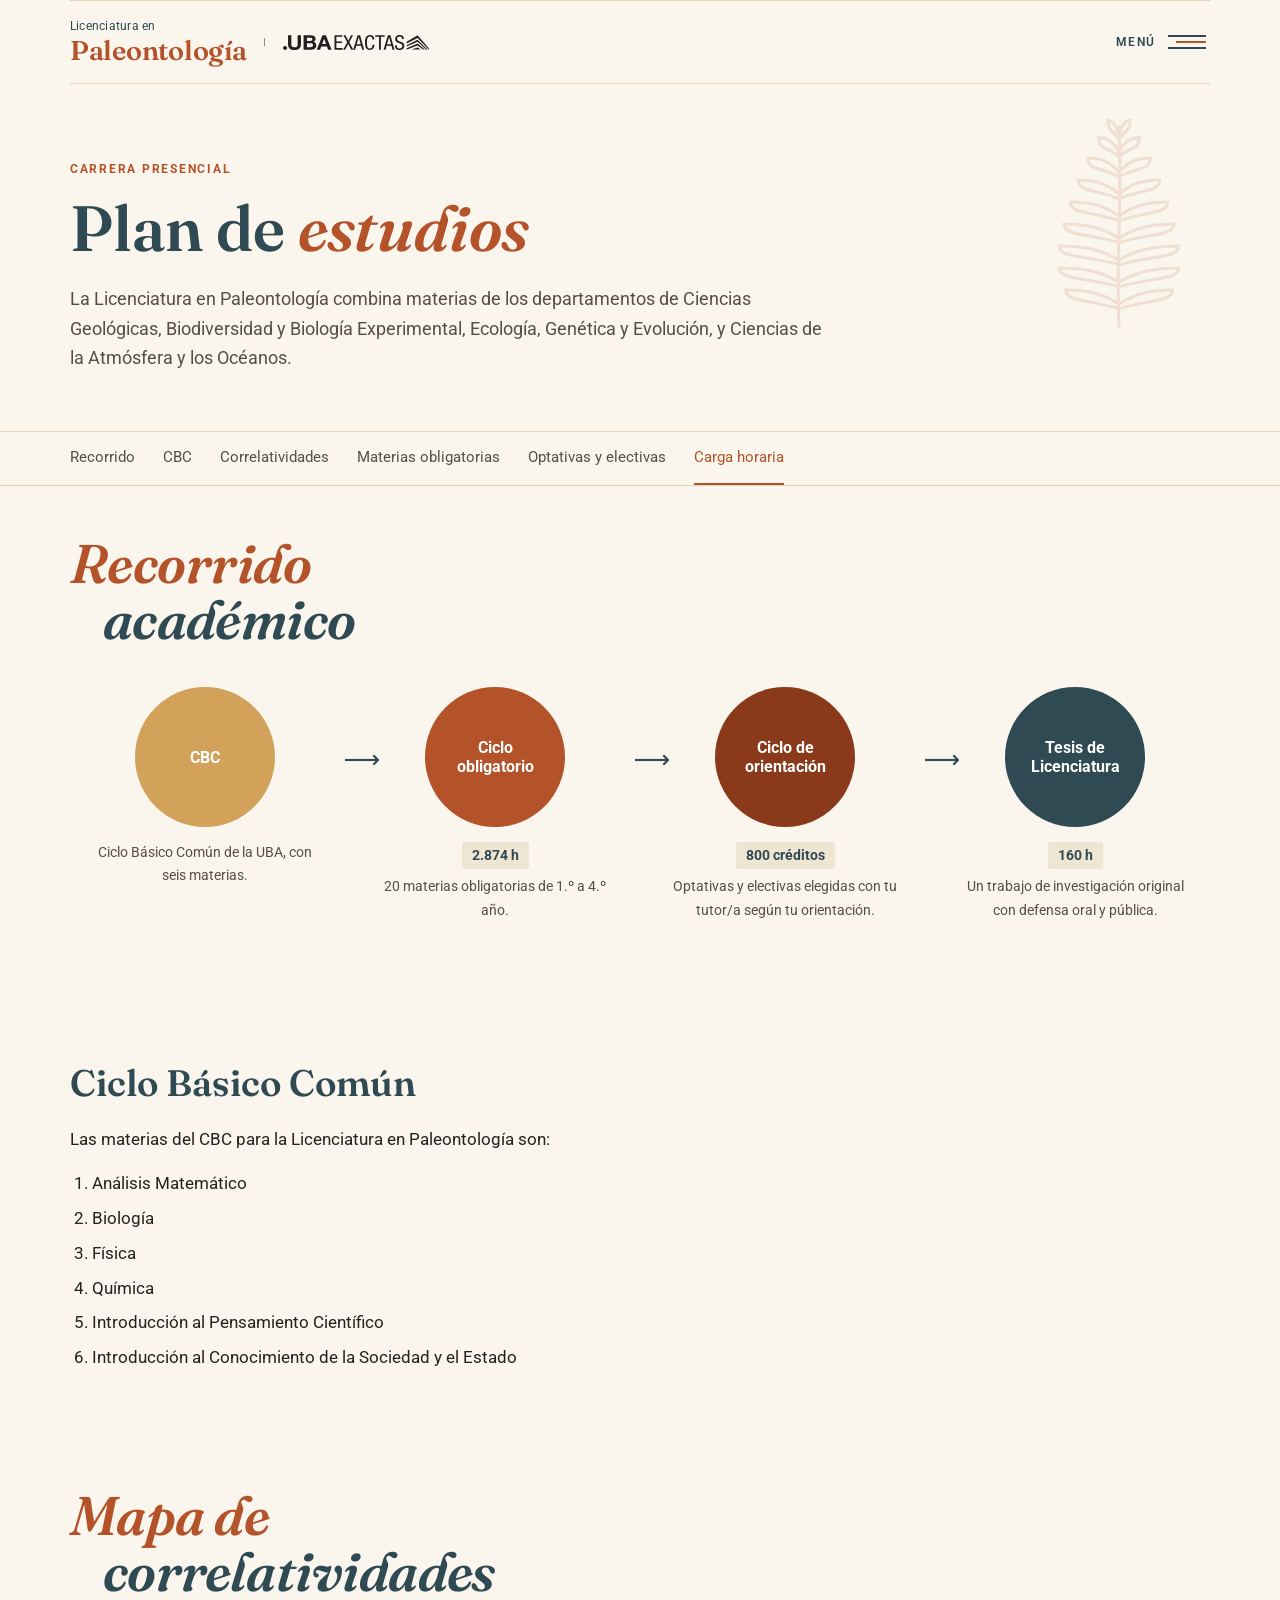
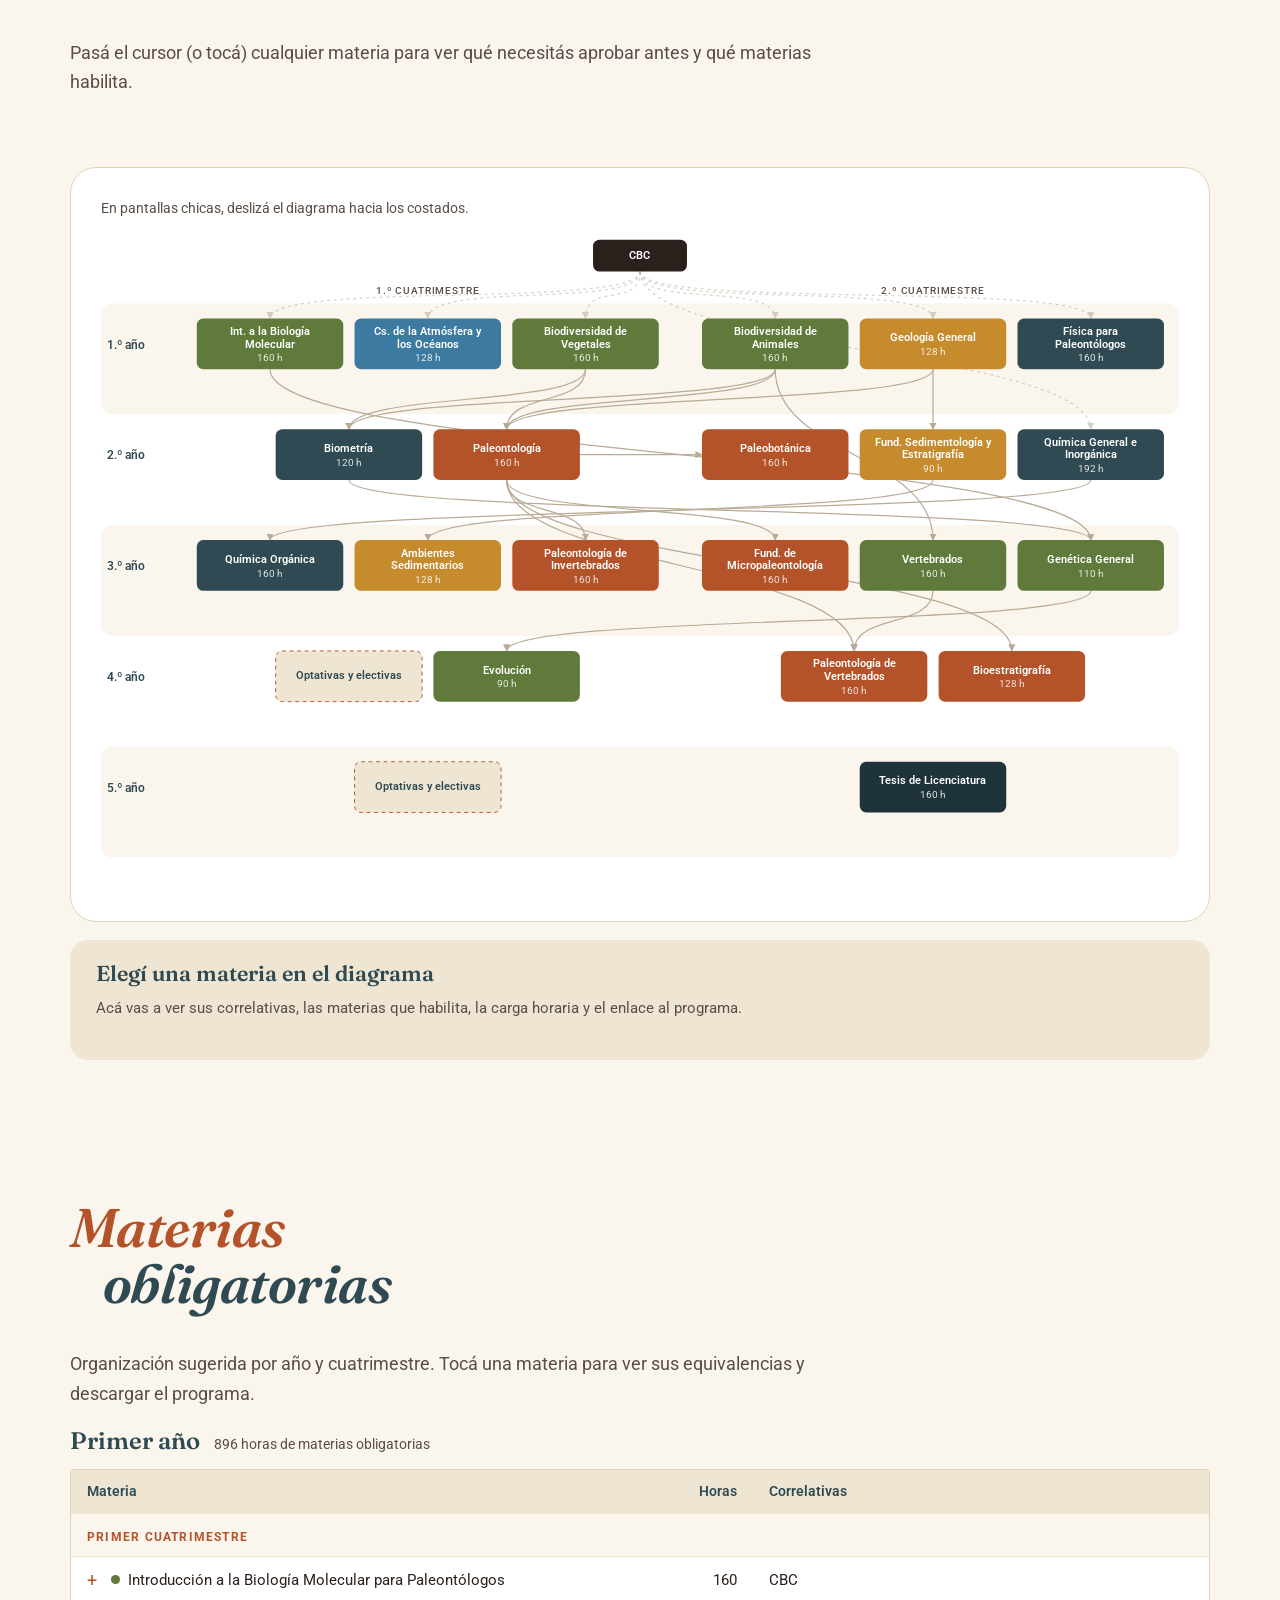
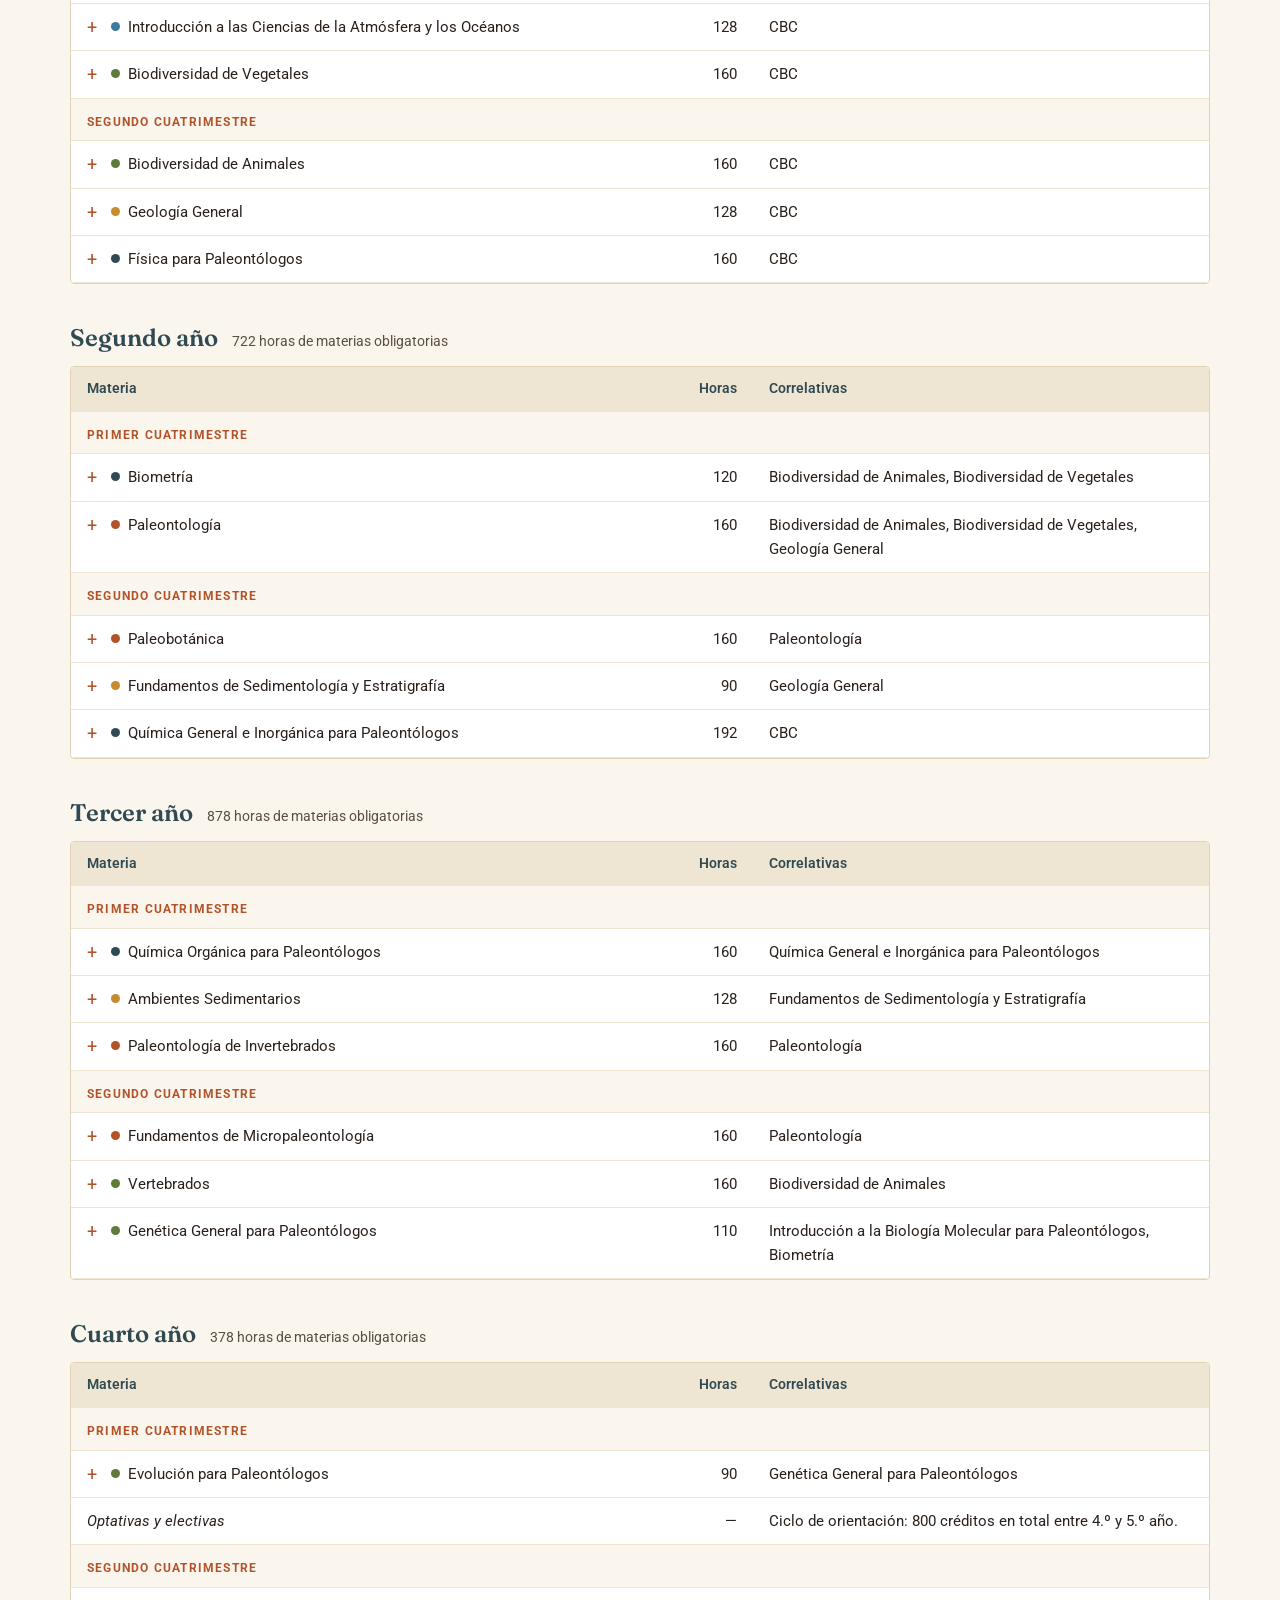
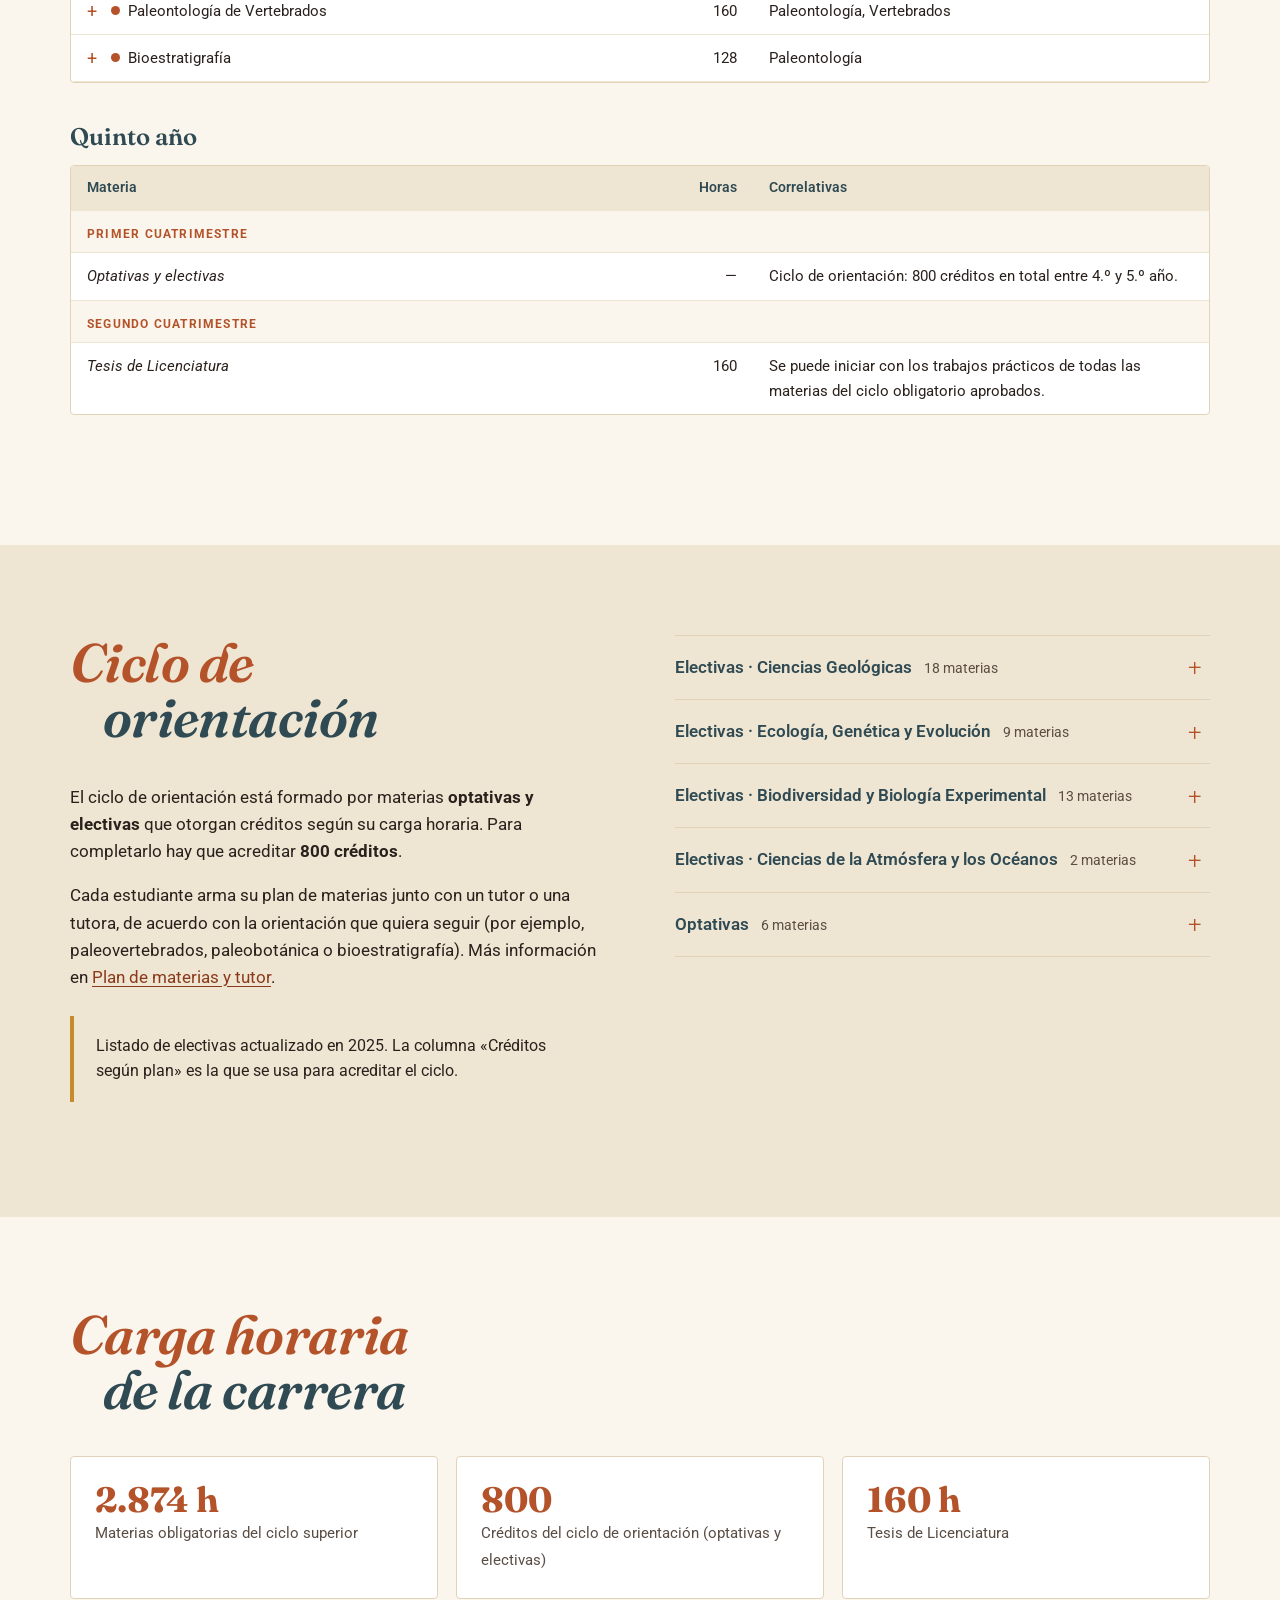
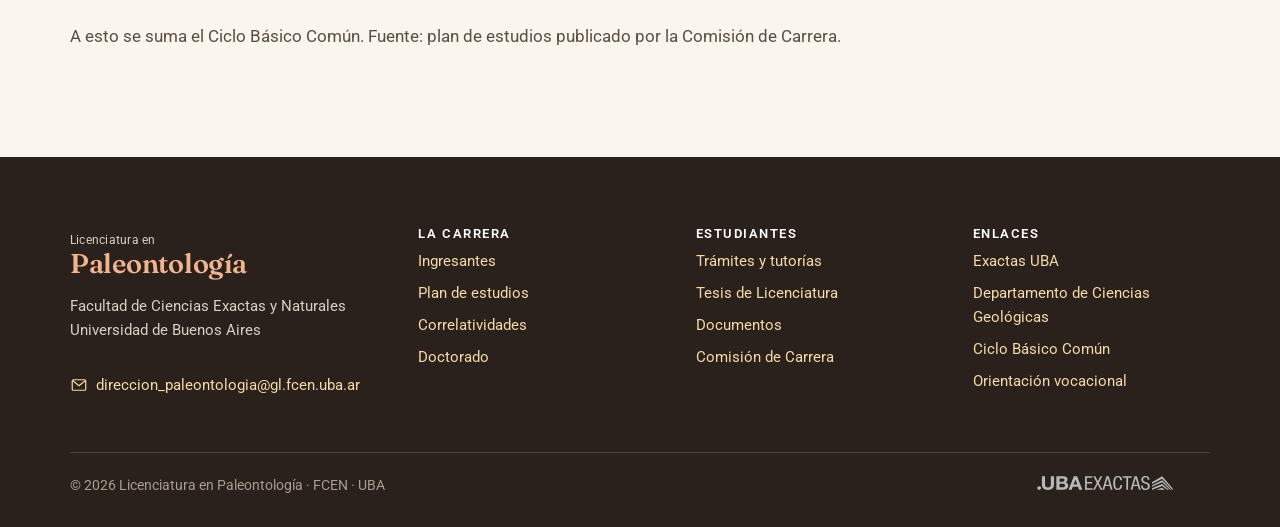
==== commit 020fafcc: "Logo: "Paleontología" en un solo color Co-Authored-By: Claude Opus 5.5 <noreply@anthropic.com> Claud" ====
--- a/carrera.html
+++ b/carrera.html
@@ -22,7 +22,7 @@
 	<div class="container">
 		<div class="site-header__inner">
 			<div class="logos">
-				<a href="index.html" class="wordmark" aria-label="Licenciatura en Paleontología, inicio"><small>Licenciatura en</small><b>Paleonto<i>logía</i></b></a>
+				<a href="index.html" class="wordmark" aria-label="Licenciatura en Paleontología, inicio"><small>Licenciatura en</small><b>Paleontología</b></a>
 				<span class="logos__divider" aria-hidden="true"></span>
 				<a href="https://exactas.uba.ar/" class="logo-exactas-link"><img src="imgs/exactas.svg" alt="UBA Exactas" class="logo-exactas" width="210" height="22"></a>
 			</div>
@@ -35,7 +35,7 @@
 </header>
 <div class="mega-menu" id="menu" role="dialog" aria-modal="true" aria-label="Menú principal" aria-hidden="true">
 	<div class="mega-menu__side">
-		<a href="index.html" class="wordmark" aria-label="Licenciatura en Paleontología, inicio"><small>Licenciatura en</small><b>Paleonto<i>logía</i></b></a>
+		<a href="index.html" class="wordmark" aria-label="Licenciatura en Paleontología, inicio"><small>Licenciatura en</small><b>Paleontología</b></a>
 		<h4><a href="ingresantes.html">Ingresantes</a></h4>
 		<ul>
 					<li><a href="ingresantes.html#que-es">¿Qué es la paleontología?</a></li>
@@ -179,7 +179,7 @@
 	<div class="container">
 		<div class="footer-grid">
 			<div>
-				<a href="index.html" class="wordmark" aria-label="Licenciatura en Paleontología, inicio"><small>Licenciatura en</small><b>Paleonto<i>logía</i></b></a>
+				<a href="index.html" class="wordmark" aria-label="Licenciatura en Paleontología, inicio"><small>Licenciatura en</small><b>Paleontología</b></a>
 				<p style="margin-top:16px">Facultad de Ciencias Exactas y Naturales<br>Universidad de Buenos Aires</p>
 				<a class="footer-contact" href="mailto:direccion_paleontologia@gl.fcen.uba.ar"><svg aria-hidden="true"><use href="imgs/fosiles.svg#mail"/></svg>direccion_paleontologia@gl.fcen.uba.ar</a>
 			</div>
--- a/css/style.css
+++ b/css/style.css
@@ -107,7 +107,6 @@
 .wordmark { display: inline-flex; flex-direction: column; text-decoration: none; color: var(--slate); line-height: 1; }
 .wordmark small { font-size: .78rem; letter-spacing: .02em; margin-bottom: 4px; }
 .wordmark b { font-family: var(--font-display); font-size: 1.7rem; font-weight: 600; color: var(--terracotta); letter-spacing: -.01em; }
-.wordmark b i { font-style: normal; color: var(--slate); }
 .logos__divider { width: 1px; align-self: stretch; margin: 18px 0; background: var(--ink); opacity: .5; }
 .logo-exactas { height: 15px; width: auto; display: block; }
 @media (max-width: 600px) {
@@ -180,6 +179,18 @@
 }
 .hero__strata { position: absolute; inset: 0; width: 100%; height: 100%; z-index: -1; }
 .hero__strata .layer { transition: transform .1s linear; will-change: transform; }
+.hero__photo {
+	position: absolute; inset: 0; width: 100%; height: 100%; max-width: none; object-fit: cover; z-index: -2;
+	animation: slow-zoom 24s ease-out both;
+}
+.hero__frame::before {
+	/* velo oscuro para que el texto se lea sobre la foto */
+	content: ""; position: absolute; inset: 0; z-index: -1;
+	background: radial-gradient(ellipse at 50% 45%, rgba(27, 20, 17, .62), rgba(27, 20, 17, .28) 75%), linear-gradient(0deg, rgba(31, 52, 58, .55), transparent 45%);
+}
+@keyframes slow-zoom { from { transform: scale(1.08); } to { transform: scale(1); } }
+.hero .hero__credit { position: absolute; max-width: none; right: 14px; bottom: 8px; margin: 0; font-size: .7rem; color: rgba(255,255,255,.75); text-shadow: 0 1px 4px rgba(0,0,0,.6); }
+.hero__credit a { color: inherit; }
 .hero__content { padding: 60px 24px; max-width: 760px; }
 .hero h1 {
 	font-family: var(--font-display); font-weight: 400; font-size: clamp(2.6rem, 7vw, 5.2rem); line-height: 1; margin-bottom: .35em;
@@ -234,6 +245,29 @@
 	.split { grid-template-columns: 1fr; gap: 36px; }
 	.split--reverse > :first-child { order: 0; }
 }
+
+/* Fotos con crédito */
+.figure-photo { margin: 0; position: relative; }
+.figure-photo img { display: block; width: 100%; height: auto; aspect-ratio: 4 / 3; object-fit: cover; border-radius: var(--radius); background: var(--sand); }
+.figure-photo figcaption { font-size: .74rem; color: var(--ink-soft); margin-top: 8px; }
+.figure-photo figcaption a { color: inherit; }
+/* con foto: el marco termina 18px debajo de la imagen y el crédito queda afuera, debajo del marco */
+.offset-frame .figure-photo figcaption { margin-top: 30px; line-height: 18px; }
+.offset-frame:has(.figure-photo)::after { bottom: 30px; }
+@media (max-width: 700px) {
+	/* en celular: sin marco desplazado (se salía de la pantalla) y crédito de la portada más discreto */
+	.offset-frame::after { display: none; }
+	.hero__scroll { display: none; }
+	.hero .hero__credit { left: 12px; right: 12px; text-align: center; font-size: .62rem; }
+}
+
+/* Foto ancha debajo del título de una página */
+.photo-banner { padding: 0 0 40px; }
+.figure-banner { margin: 0; }
+.figure-banner img { display: block; width: 100%; height: auto; aspect-ratio: 2 / 1; object-fit: cover; object-position: center 60%; border-radius: var(--radius); background: var(--sand); }
+.figure-banner figcaption { font-size: .74rem; color: var(--ink-soft); margin-top: 8px; text-align: right; }
+.figure-banner figcaption a { color: inherit; }
+@media (max-width: 700px) { .figure-banner img { aspect-ratio: 4 / 3; } }
 
 /* Ilustración provisoria en lugar de foto */
 .figure-placeholder {
@@ -490,7 +524,7 @@
 .totals { display: grid; grid-template-columns: repeat(3, 1fr); gap: 18px; }
 .total { background: var(--white); border: 1px solid var(--sand-strong); border-radius: var(--radius); padding: 24px; }
 .total b { display: block; font-family: var(--font-display); font-size: 2.2rem; color: var(--terracotta); line-height: 1.1; }
-.total span { color: var(--ink-soft); font-size: .95rem; }
+.total > span { color: var(--ink-soft); font-size: .95rem; }
 @media (max-width: 760px) { .totals { grid-template-columns: 1fr; } }
 
 /* ---------- Pie de página ---------- */
@@ -503,7 +537,6 @@
 .site-footer li { margin-bottom: .5em; }
 .site-footer .wordmark { color: #d9cfc3; }
 .site-footer .wordmark b { color: #f0b48f; }
-.site-footer .wordmark b i { color: var(--white); }
 .footer-contact { display: inline-flex; align-items: center; gap: 8px; margin-top: 16px; word-break: break-all; }
 .footer-contact svg { width: 18px; height: 18px; flex: none; }
 .footer-bottom {
@@ -521,7 +554,7 @@
 @media (prefers-reduced-motion: reduce) {
 	html { scroll-behavior: auto; }
 	.reveal { opacity: 1; transform: none; transition: none; }
-	.hero__scroll::after { animation: none; }
+	.hero__scroll::after, .hero__photo { animation: none; }
 	* { transition-duration: 0s !important; }
 }
 
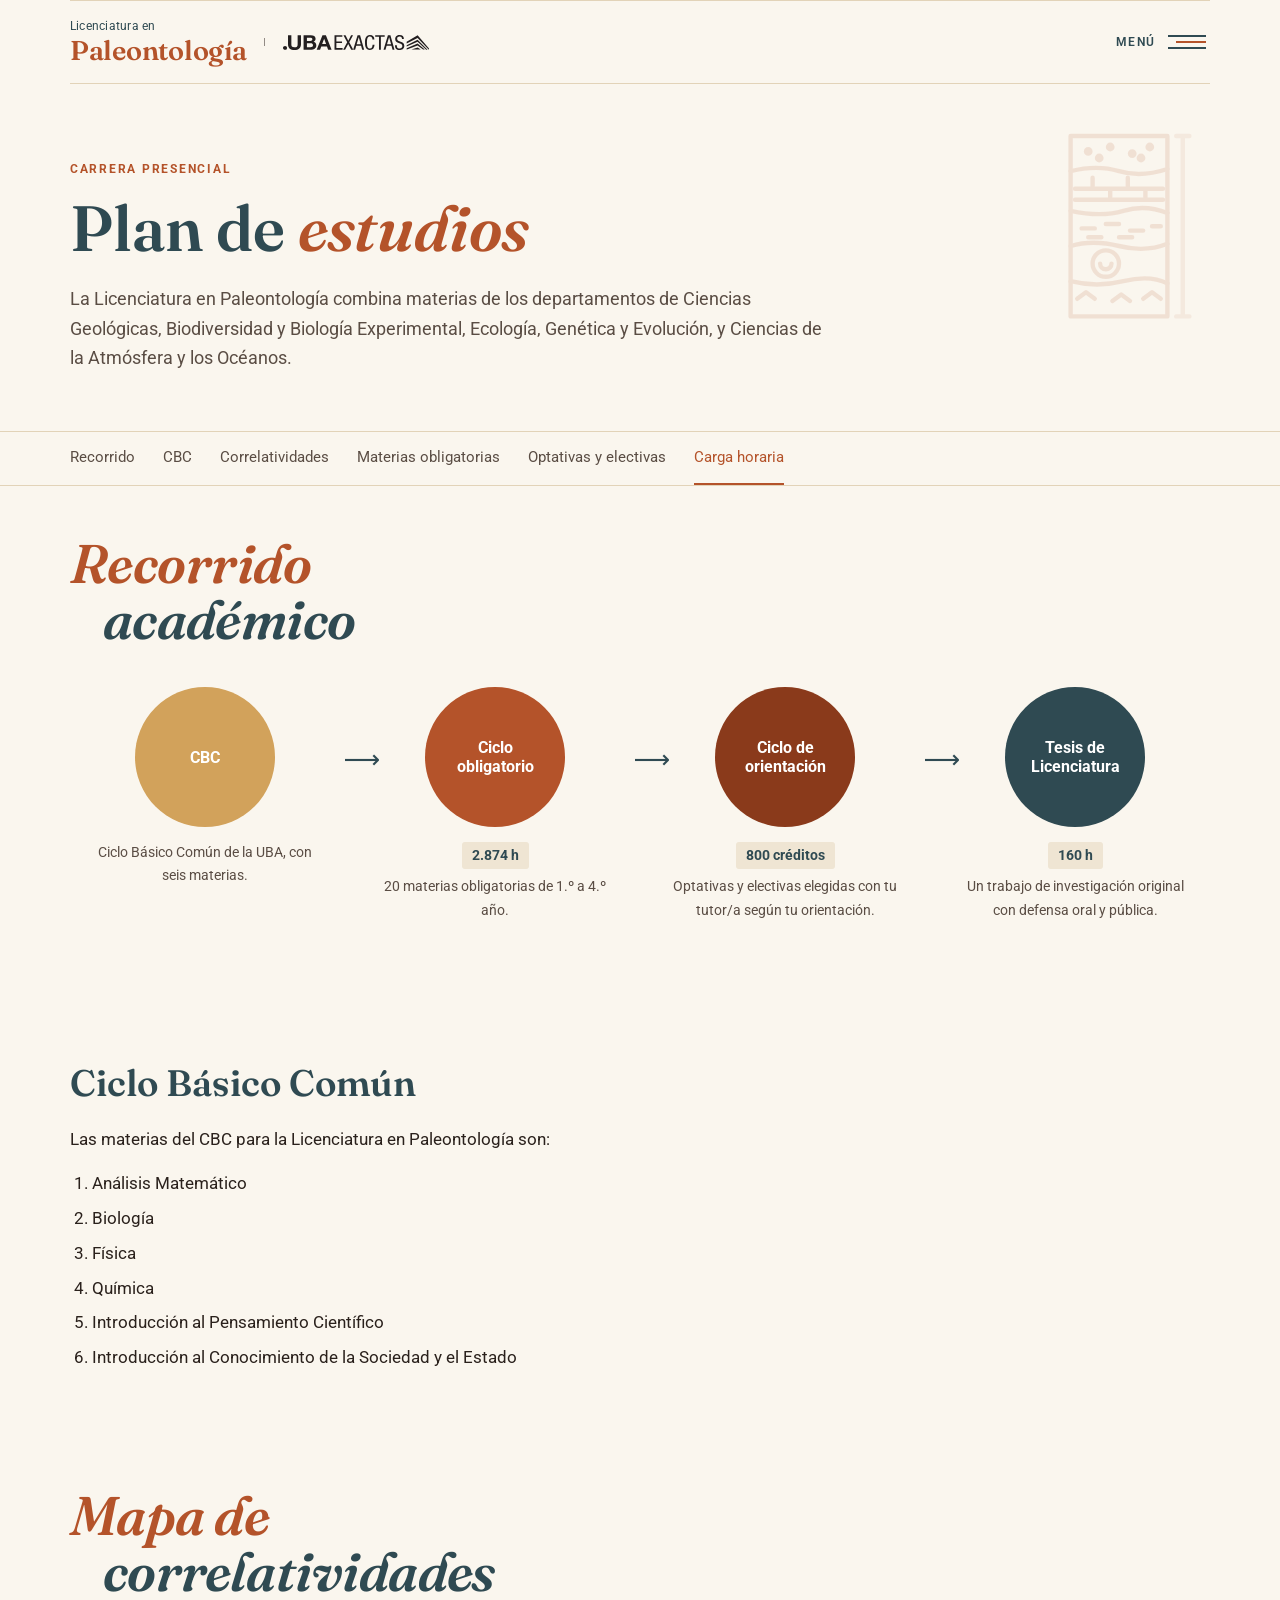
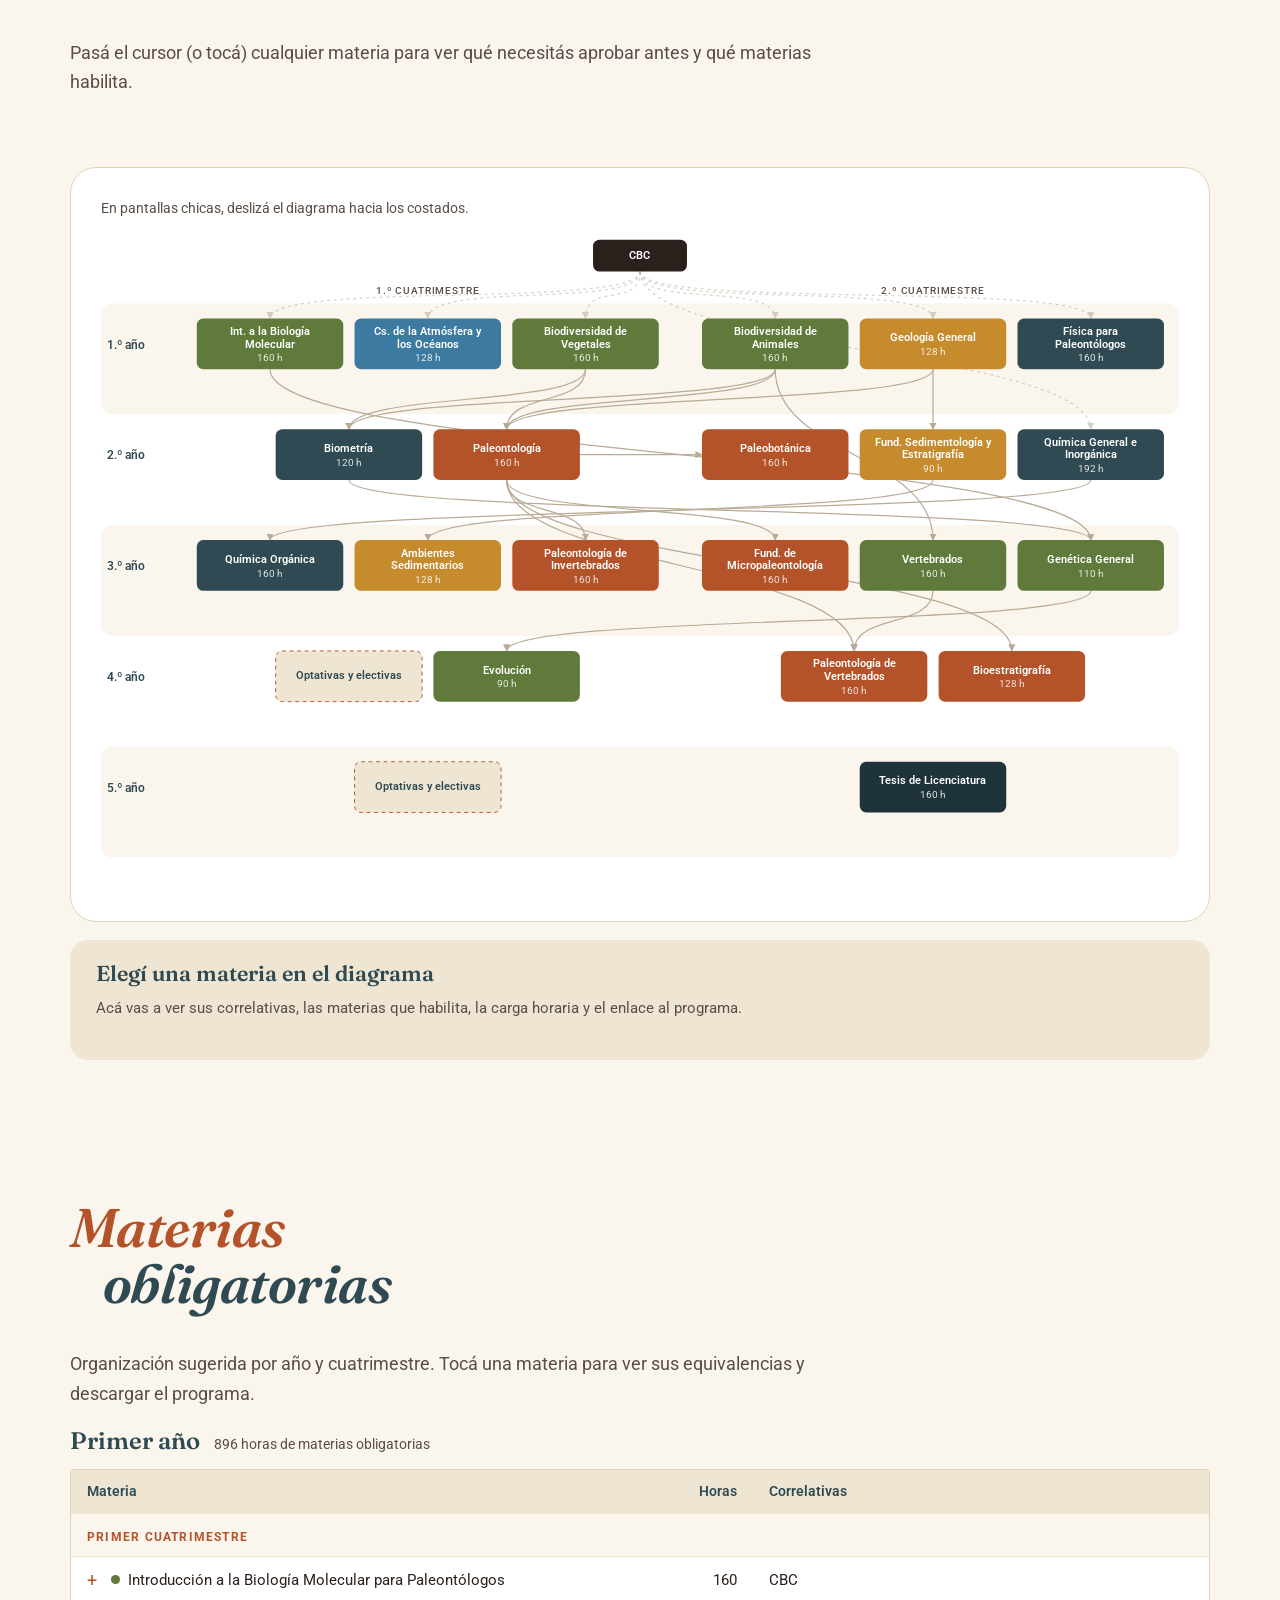
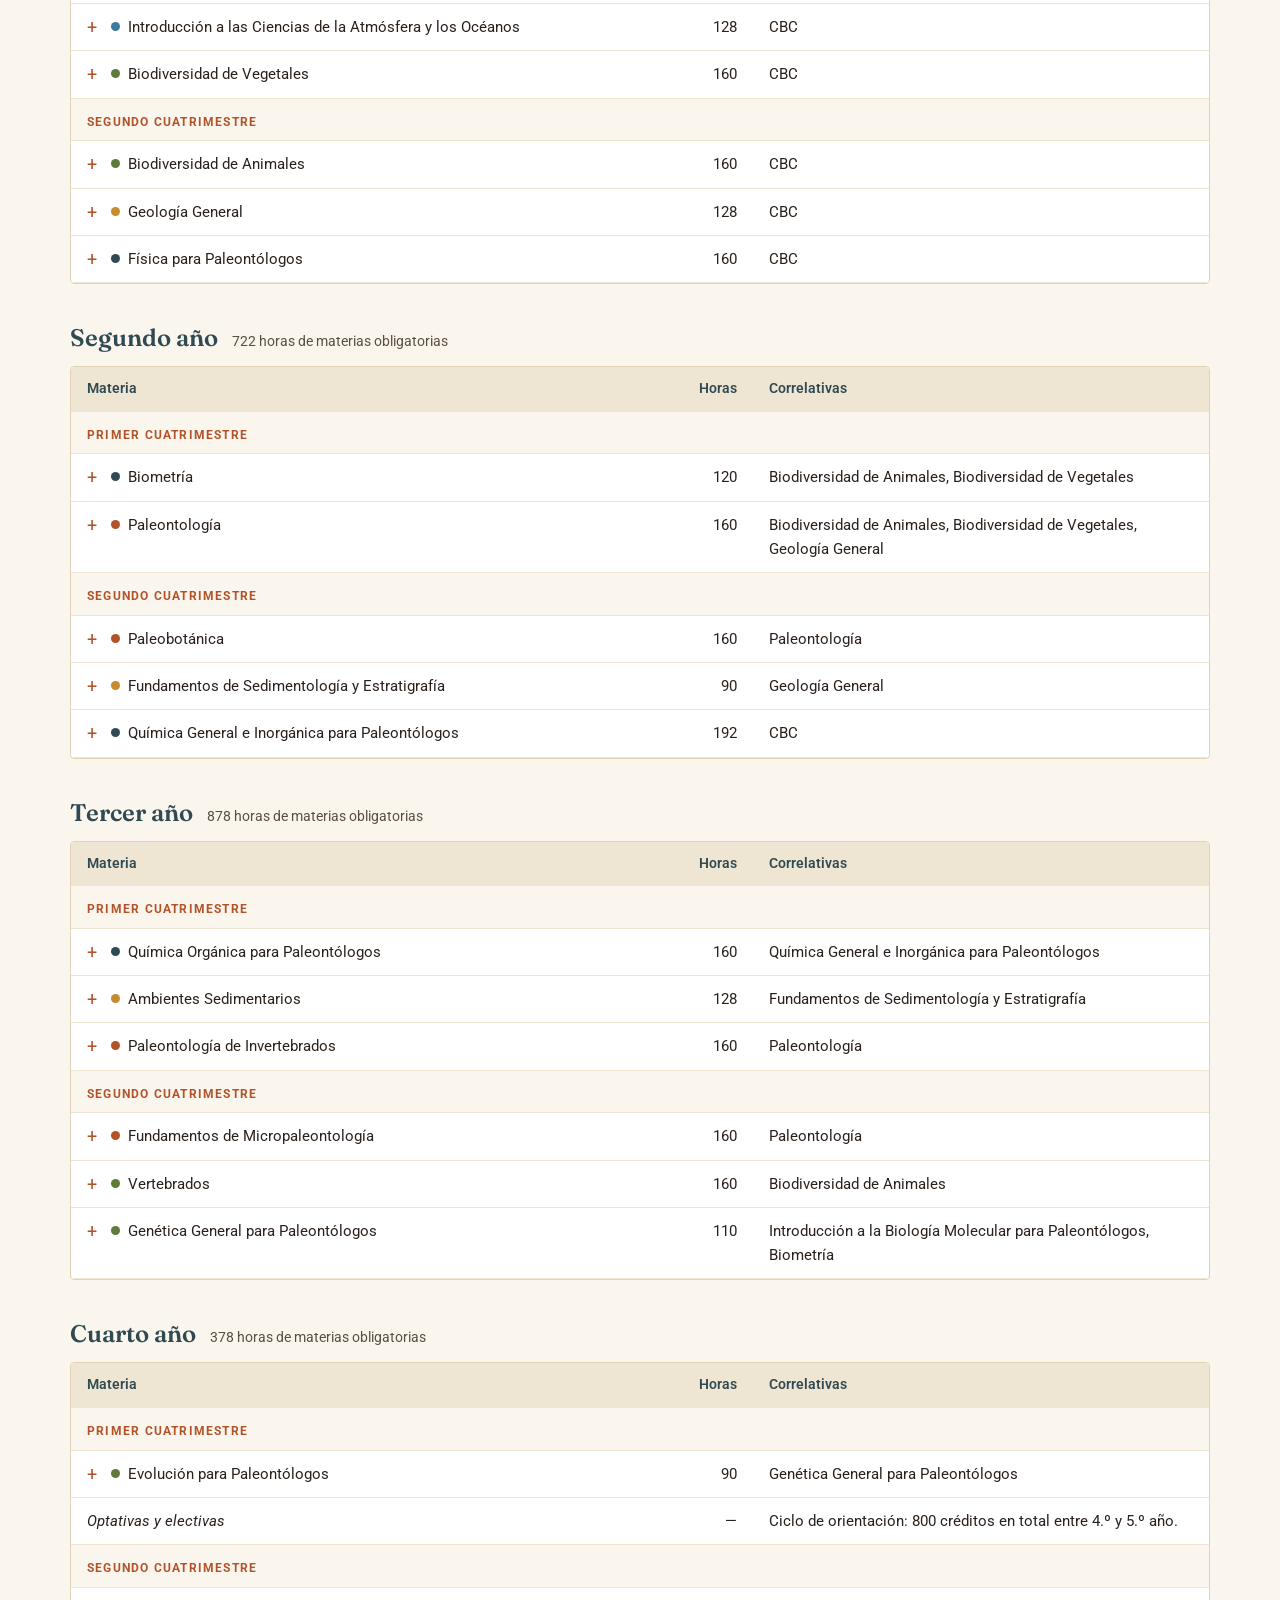
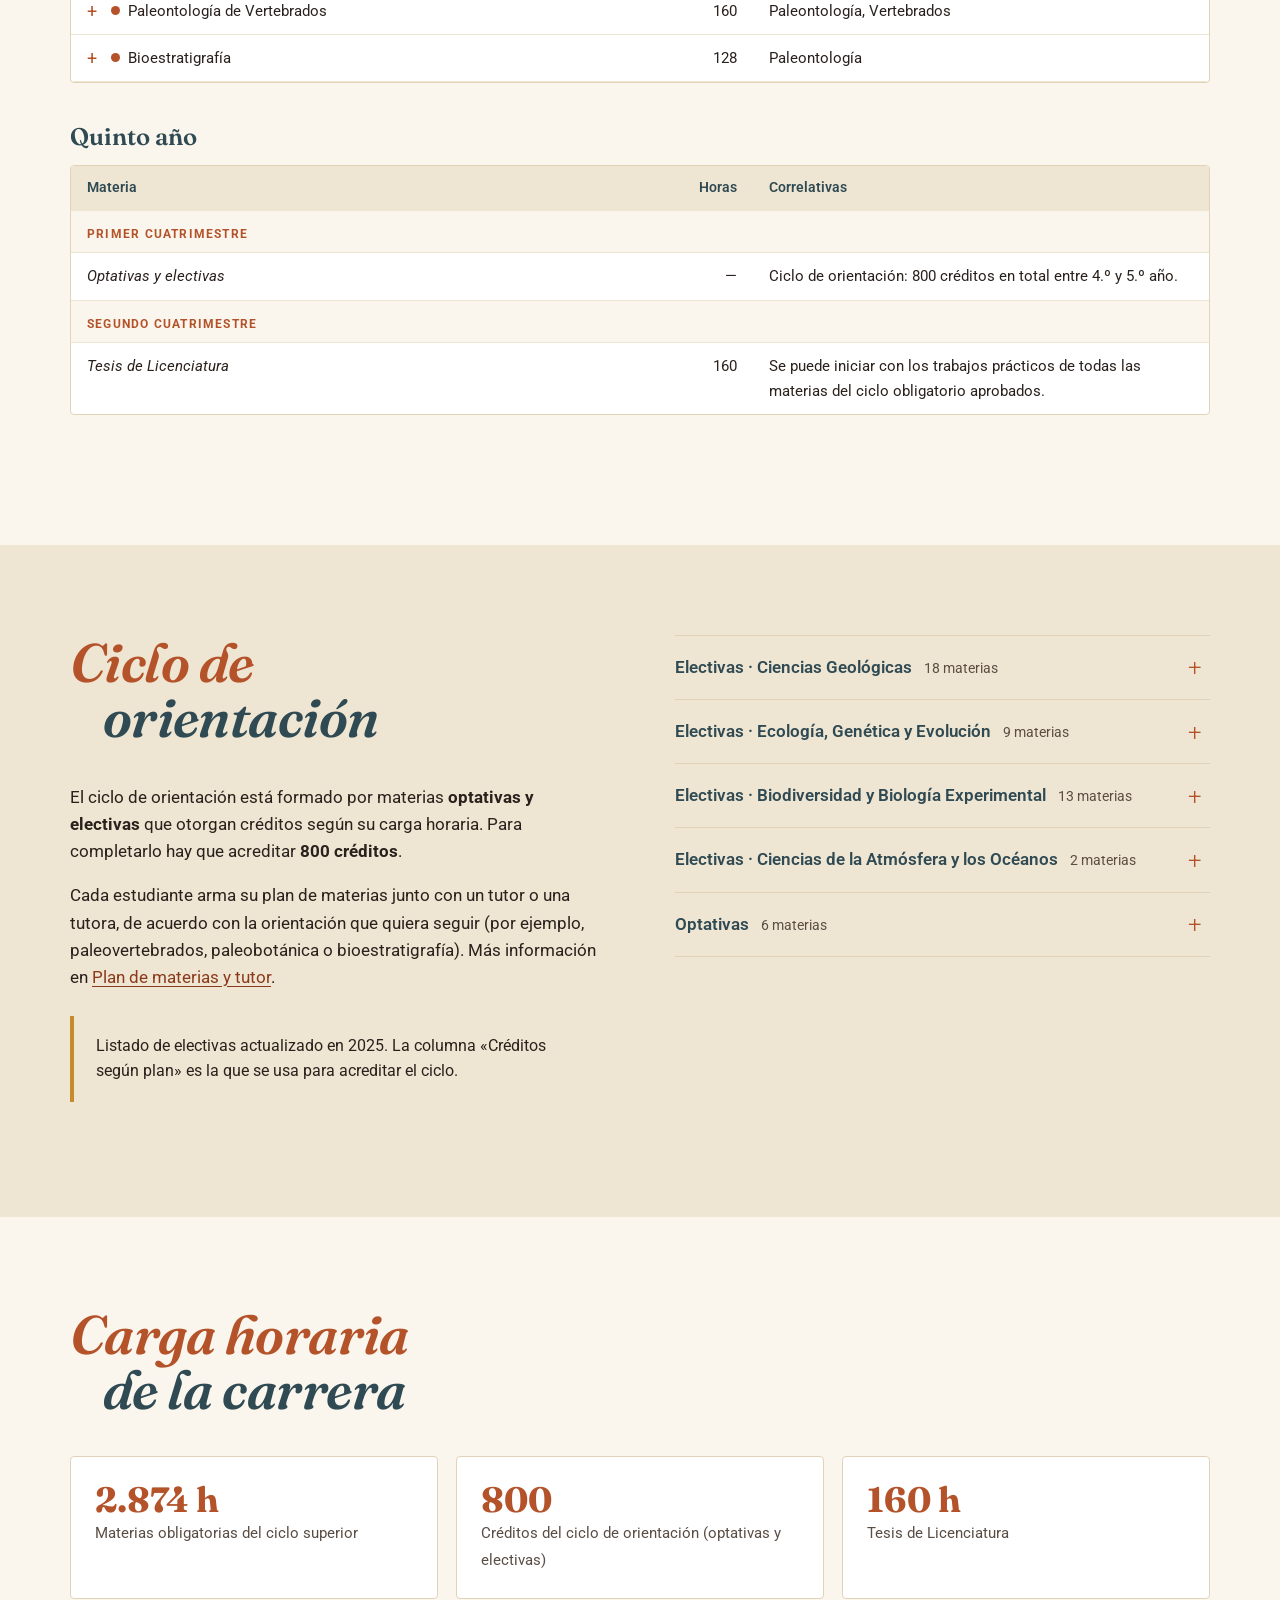
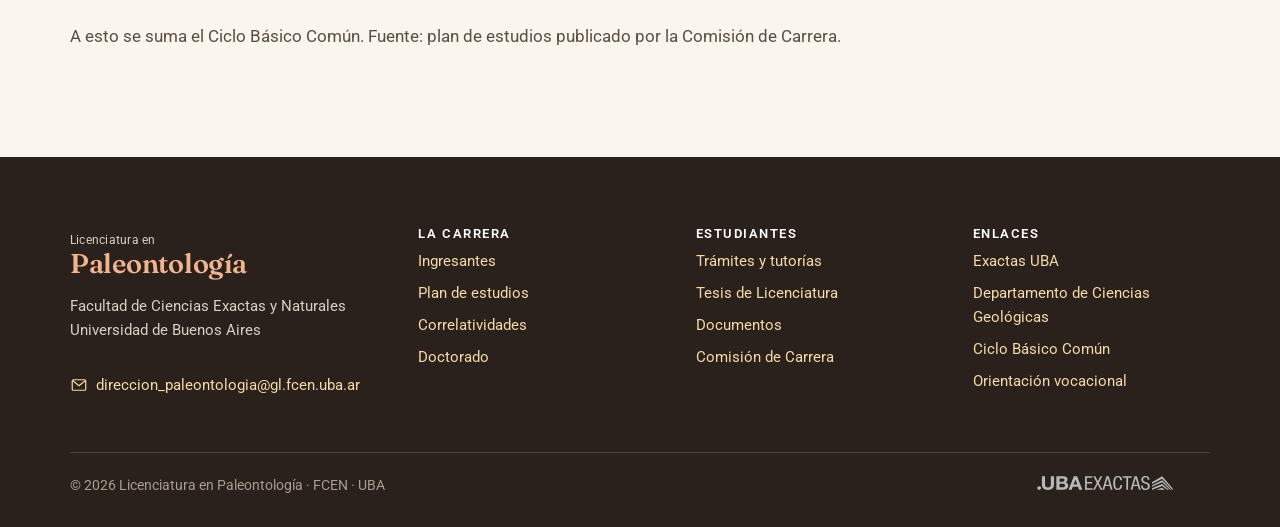
==== commit a3f1e30f: "Dibujos alegóricos en el encabezado de cada página Piqueta y lupa (Ingresantes), columna estratigráf" ====
--- a/carrera.html
+++ b/carrera.html
@@ -84,7 +84,7 @@
 </div>
 <main id="contenido">
 <section class="page-hero">
-	<svg class="page-hero__fossil" aria-hidden="true"><use href="imgs/fosiles.svg#helecho"/></svg>
+	<svg class="page-hero__fossil" aria-hidden="true"><use href="imgs/fosiles.svg#estratos"/></svg>
 	<div class="container">
 		<span class="eyebrow">Carrera presencial</span>
 		<h1>Plan de <em>estudios</em></h1>
--- a/css/style.css
+++ b/css/style.css
@@ -342,6 +342,7 @@
 .card h3 { font-size: 1.15rem; color: var(--slate); }
 .card p { color: var(--ink-soft); font-size: .97rem; margin-bottom: 0; }
 .card__icon { width: 54px; height: 54px; color: var(--terracotta); margin-bottom: 14px; }
+.card__icon--wide { width: 110px; }
 .card__num {
 	font-family: var(--font-display); font-style: italic; font-size: 2.4rem; line-height: 1; color: var(--terracotta); display: block; margin-bottom: 8px;
 }
@@ -419,6 +420,13 @@
 .steps p { margin: 0; color: var(--ink-soft); }
 
 /* Personas (Comisión de Carrera) */
+.director { display: flex; align-items: center; gap: 22px; }
+.director__photo { width: 104px; height: 104px; border-radius: 50%; object-fit: cover; flex: none; box-shadow: 0 0 0 4px var(--sand); }
+.director h3 { font-size: 1.4rem; margin: 0 0 .3em; }
+.director .eyebrow { margin-bottom: .5em; }
+.director__credit { display: block; font-size: .72rem; color: var(--ink-soft); }
+.director__credit a { color: inherit; }
+@media (max-width: 480px) { .director__photo { width: 76px; height: 76px; } .director h3 { font-size: 1.15rem; } }
 .people { display: grid; grid-template-columns: repeat(auto-fill, minmax(220px, 1fr)); gap: 18px; list-style: none; padding: 0; margin: 0 0 1em; }
 .person { display: flex; gap: 14px; align-items: center; background: var(--white); border: 1px solid var(--sand-strong); border-radius: var(--radius); padding: 14px; }
 .person__avatar {
@@ -426,6 +434,7 @@
 	background: var(--sand); color: var(--terracotta-dark); font: italic 600 1.1rem/1 var(--font-display);
 }
 .person--titular .person__avatar { background: var(--terracotta); color: var(--white); }
+.person__avatar--photo { object-fit: cover; padding: 0; background: var(--sand); box-shadow: 0 0 0 2px var(--terracotta); }
 .person b { display: block; font-weight: 600; line-height: 1.25; }
 .person small { color: var(--ink-soft); font-size: .82rem; }
 .person--lead { border-color: var(--terracotta); }
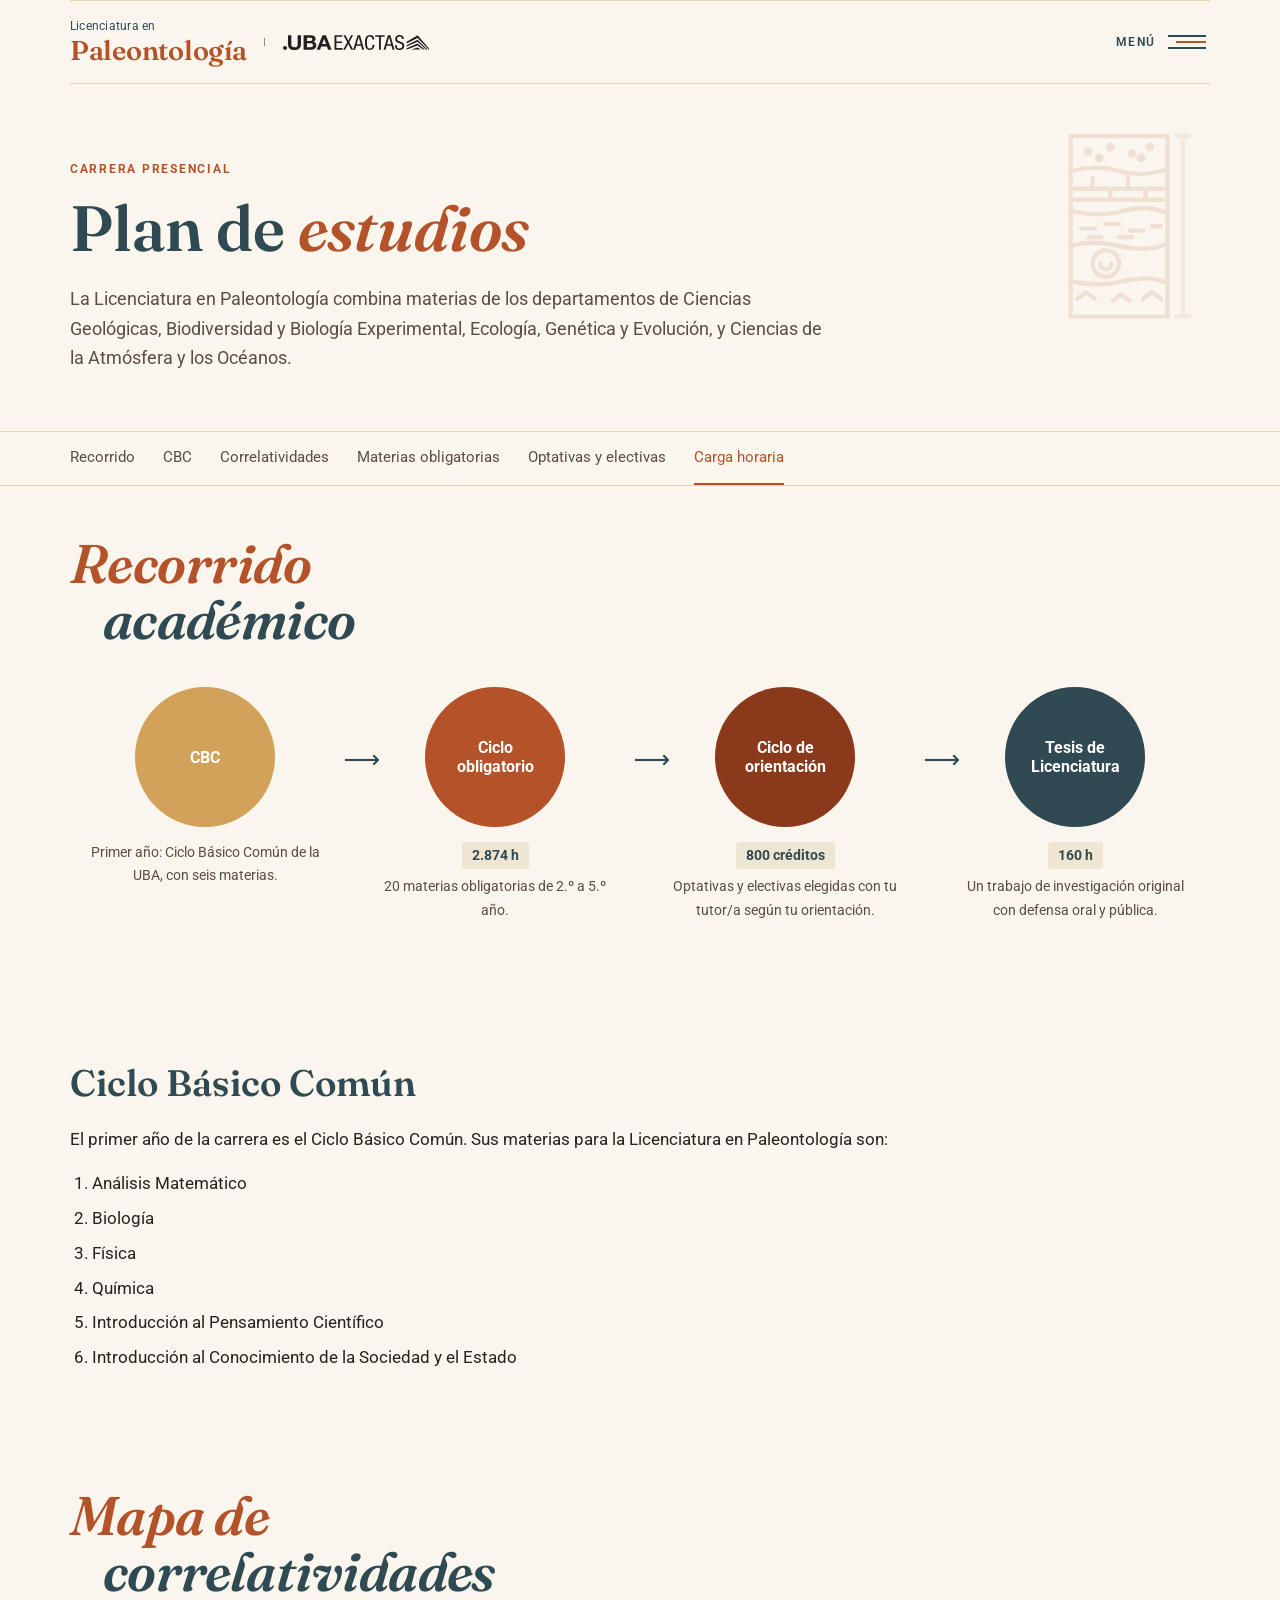
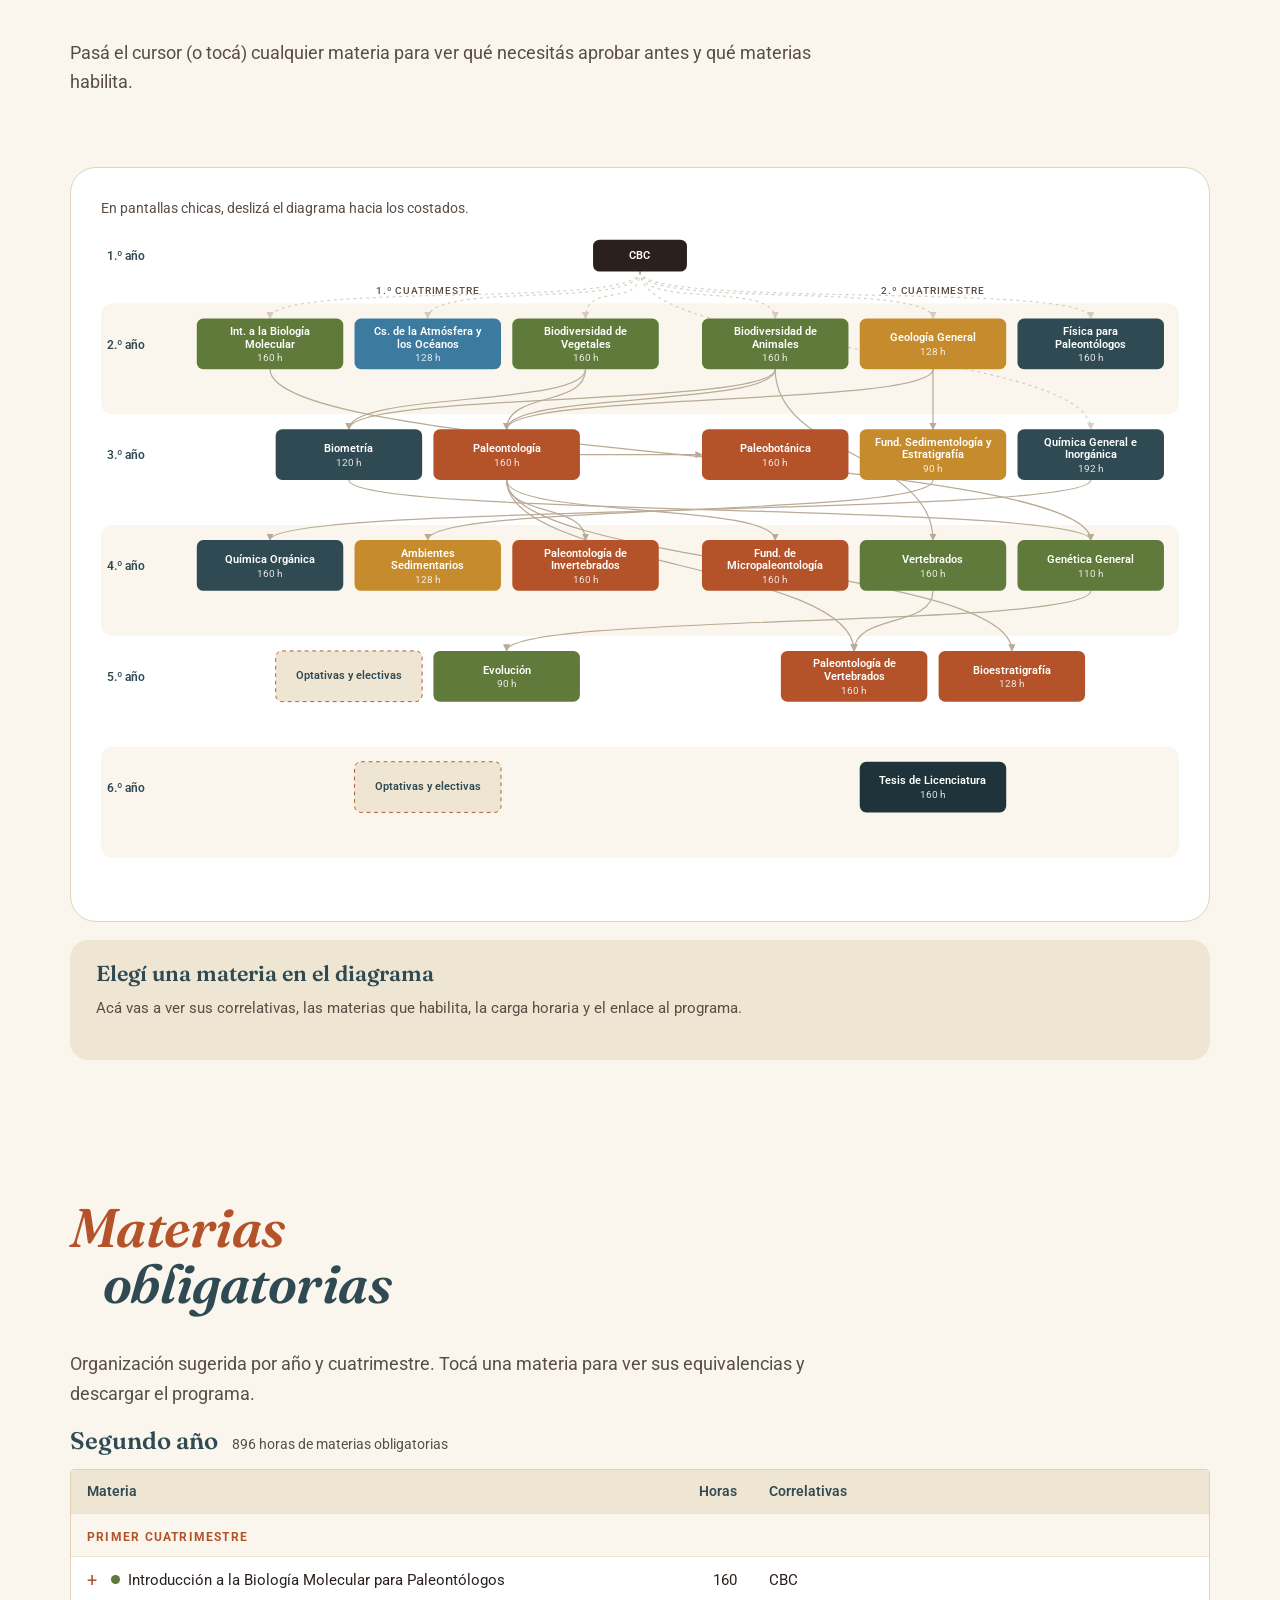
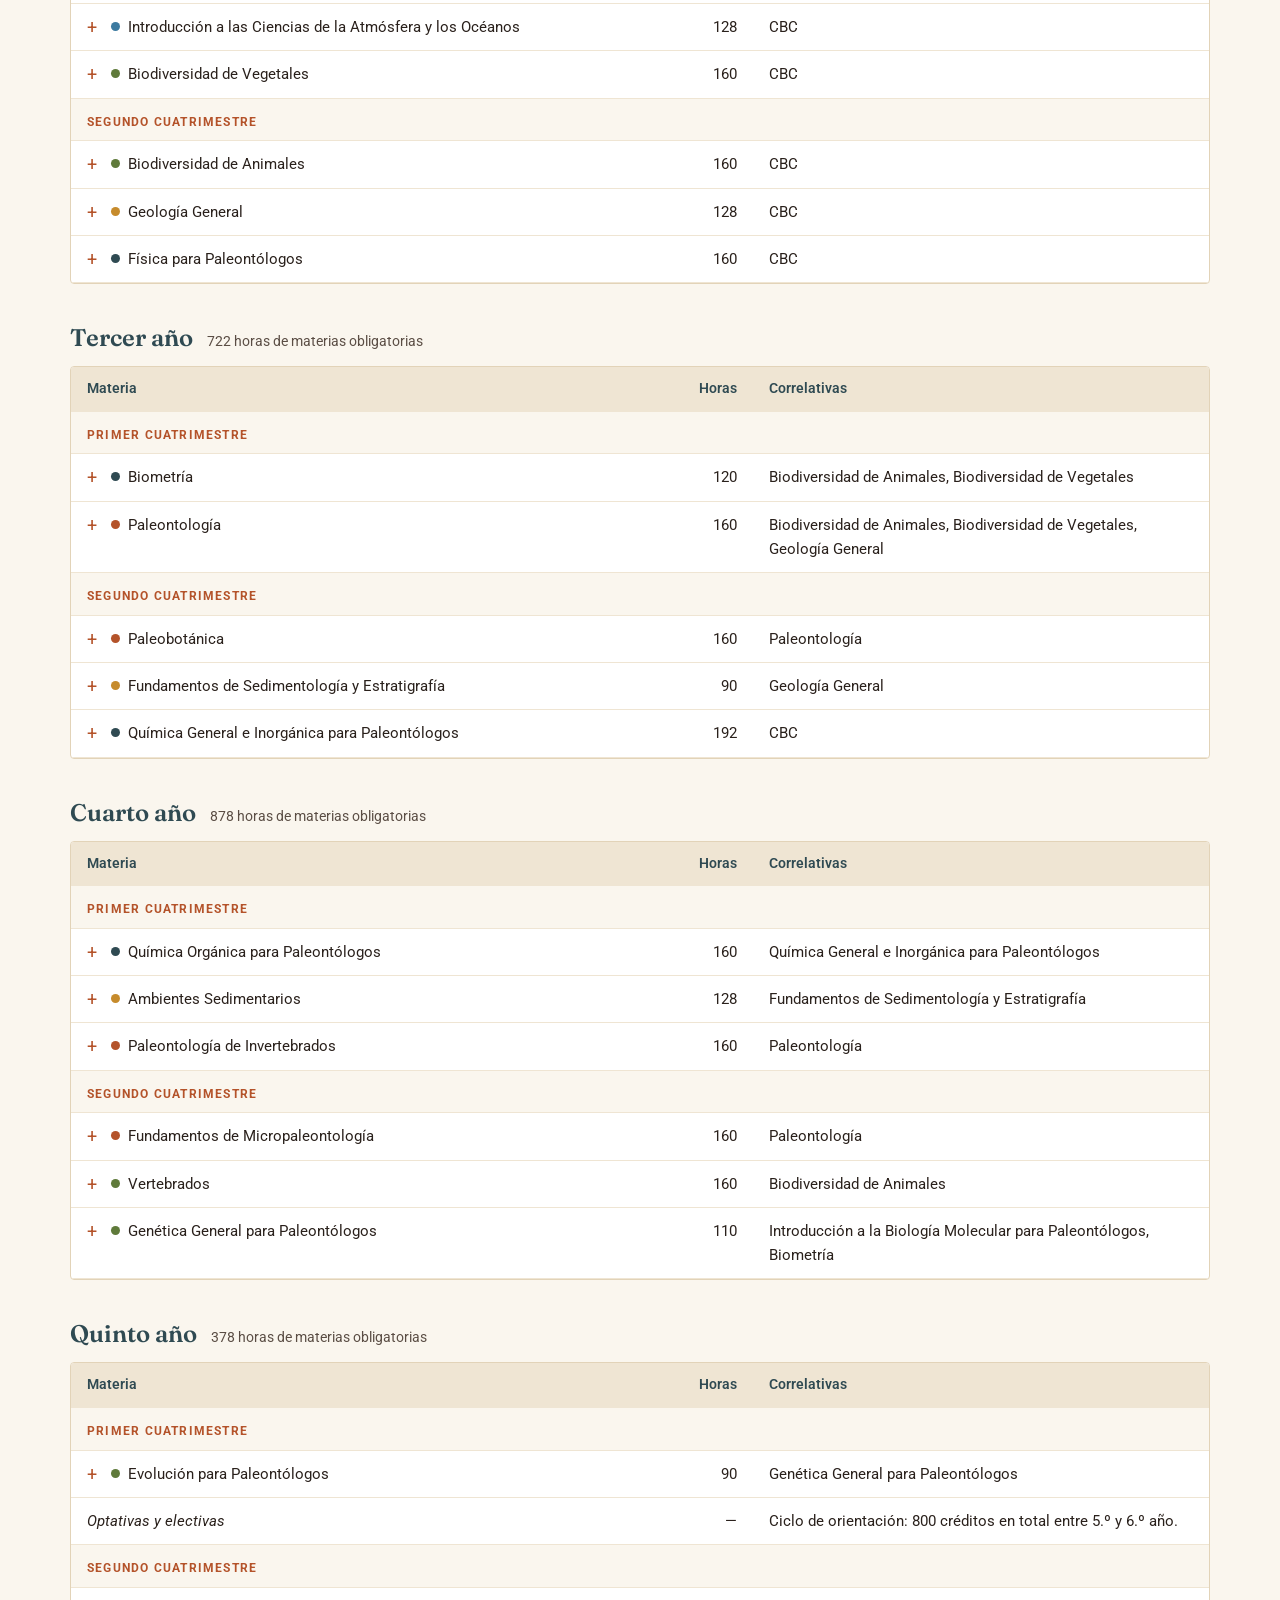
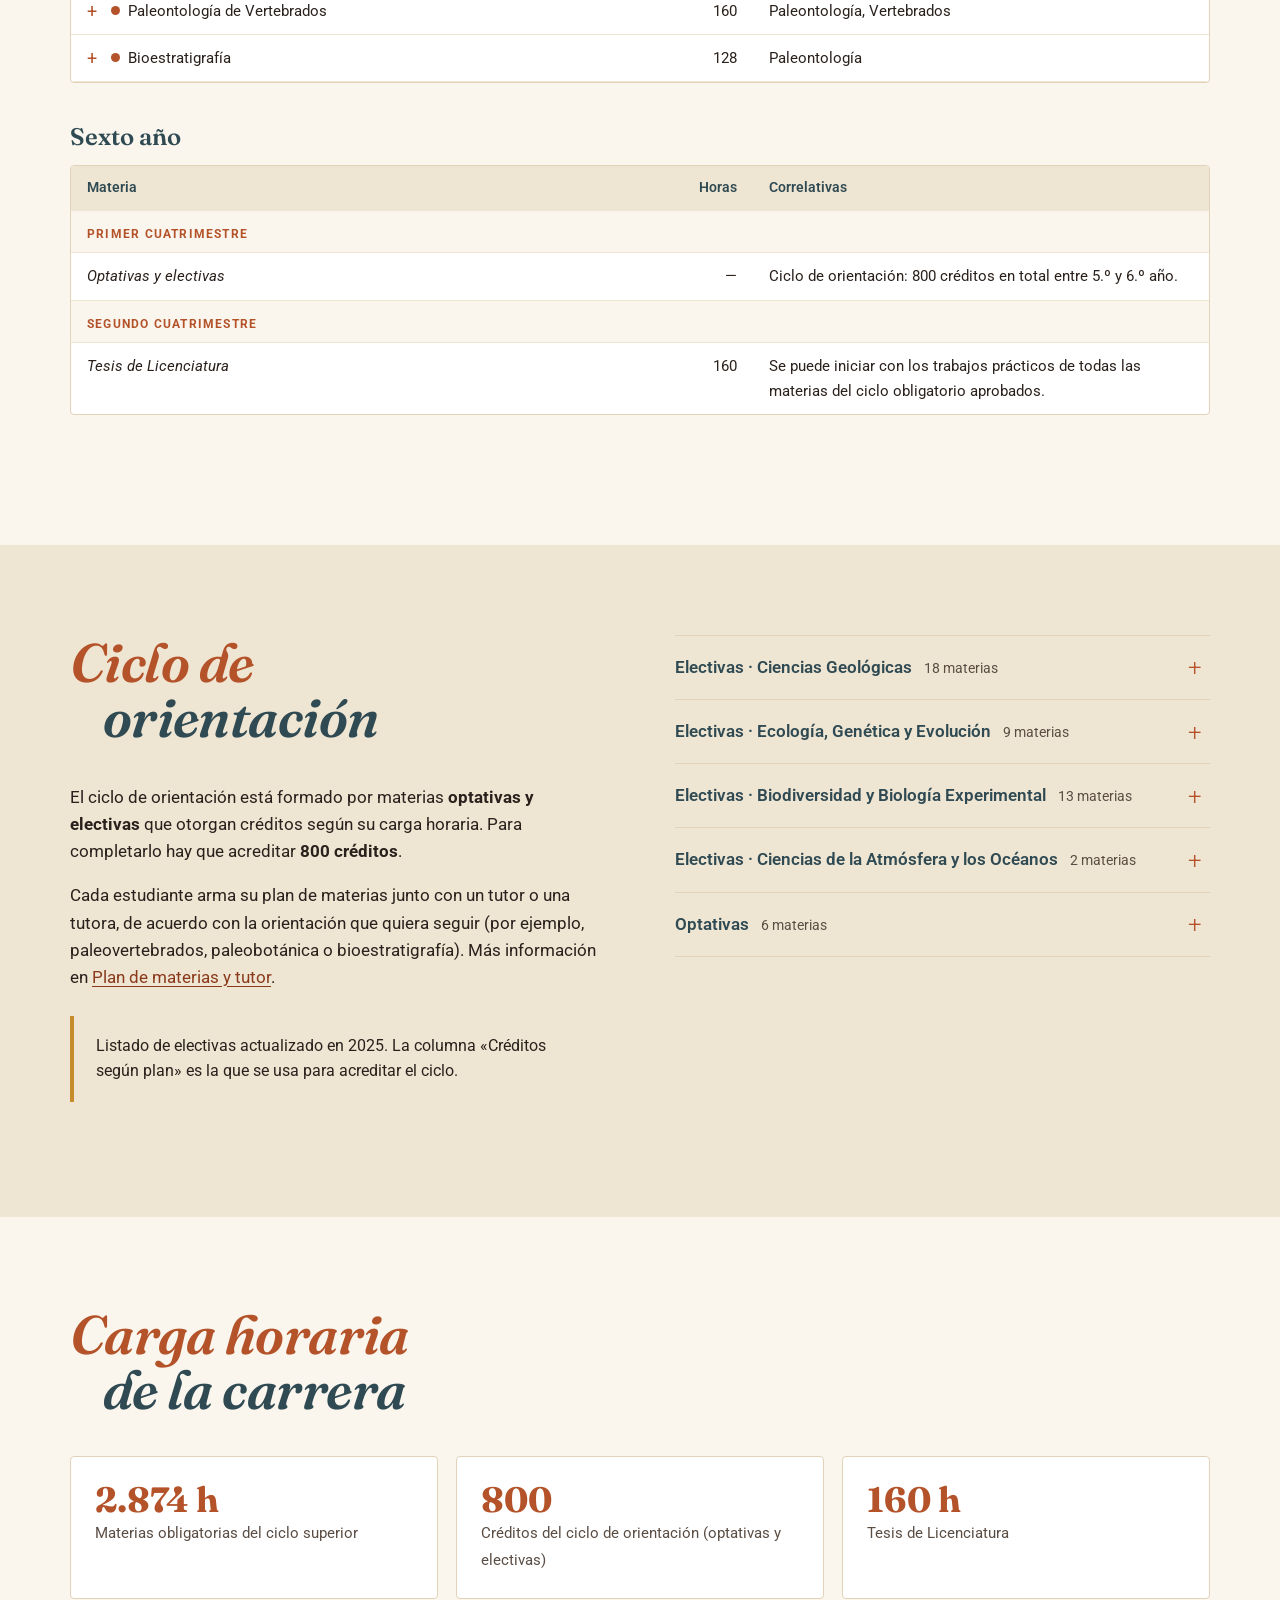
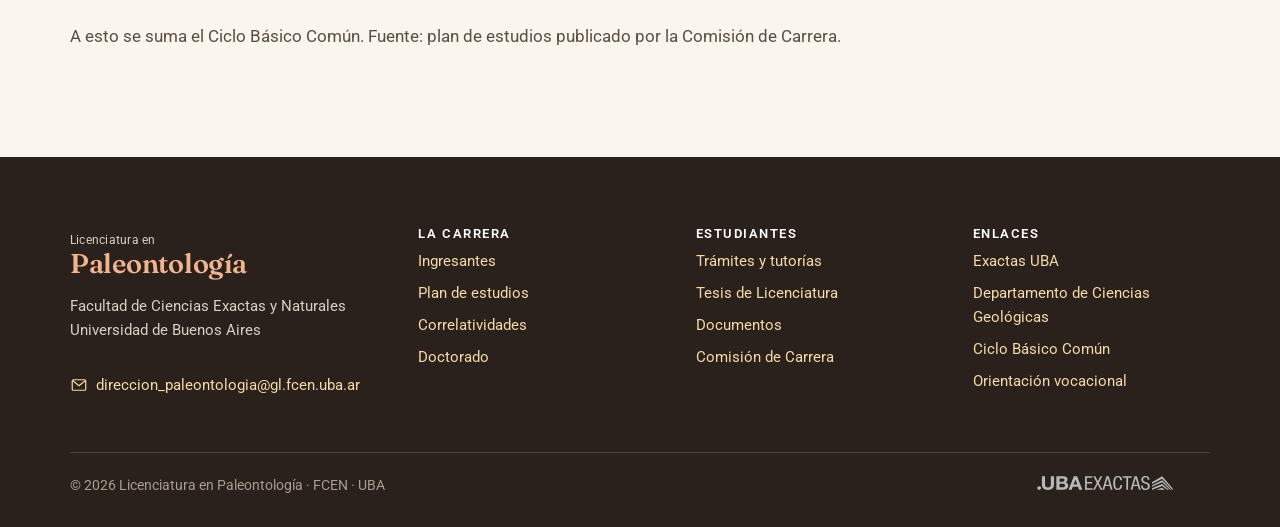
==== commit aacbdd43: "Plan: el CBC es el 1.º año; Comisión: mails solo en Contacto - Las materias de la Facultad se numera" ====
--- a/carrera.html
+++ b/carrera.html
@@ -97,8 +97,8 @@
 	<div class="container">
 		<h2 class="title-duo reveal"><span>Recorrido</span><strong>académico</strong></h2>
 		<div class="journey reveal">
-			<div class="journey__step"><div class="journey__circle">CBC</div><p>Ciclo Básico Común de la UBA, con seis materias.</p></div>
-			<div class="journey__step"><div class="journey__circle">Ciclo obligatorio</div><span class="journey__hours"><span data-total-obligatorias>2.874</span> h</span><p><span data-cant-obligatorias>20</span> materias obligatorias de 1.º a 4.º año.</p></div>
+			<div class="journey__step"><div class="journey__circle">CBC</div><p>Primer año: Ciclo Básico Común de la UBA, con seis materias.</p></div>
+			<div class="journey__step"><div class="journey__circle">Ciclo obligatorio</div><span class="journey__hours"><span data-total-obligatorias>2.874</span> h</span><p><span data-cant-obligatorias>20</span> materias obligatorias de 2.º a 5.º año.</p></div>
 			<div class="journey__step"><div class="journey__circle">Ciclo de orientación</div><span class="journey__hours">800 créditos</span><p>Optativas y electivas elegidas con tu tutor/a según tu orientación.</p></div>
 			<div class="journey__step"><div class="journey__circle">Tesis de Licenciatura</div><span class="journey__hours">160 h</span><p>Un trabajo de investigación original con defensa oral y pública.</p></div>
 		</div>
@@ -109,7 +109,7 @@
 	<div class="container">
 		<div class="prose reveal">
 			<h2>Ciclo Básico Común</h2>
-			<p>Las materias del CBC para la Licenciatura en Paleontología son:</p>
+			<p>El primer año de la carrera es el Ciclo Básico Común. Sus materias para la Licenciatura en Paleontología son:</p>
 			<ol>
 				<li>Análisis Matemático</li>
 				<li>Biología</li>
--- a/css/style.css
+++ b/css/style.css
@@ -261,6 +261,19 @@
 	.hero .hero__credit { left: 12px; right: 12px; text-align: center; font-size: .62rem; }
 }
 
+/* Retrato chico centrado sobre un panel (fotos de baja resolución) */
+.figure-portrait {
+	margin: 0; aspect-ratio: 4 / 3; border-radius: var(--radius); display: flex; flex-direction: column; align-items: center; justify-content: center; gap: 14px;
+	background: repeating-linear-gradient(176deg, transparent 0 34px, rgba(0,0,0,.035) 34px 36px), linear-gradient(160deg, #f6ecd9, var(--sand-strong));
+}
+.figure-portrait img { width: 170px; height: auto; border-radius: 4px; box-shadow: 0 10px 24px -12px rgba(42,33,28,.6); border: 5px solid var(--white); }
+.figure-portrait figcaption { text-align: center; }
+.figure-portrait b { display: block; font-family: var(--font-display); font-size: 1.2rem; color: var(--slate); }
+.figure-portrait small { font-size: .72rem; color: var(--ink-soft); }
+.figure-portrait a { color: inherit; }
+.figure-portrait--illus { gap: 10px; }
+.figure-portrait--illus img { width: auto; height: 74%; border: 0; border-radius: 6px; }
+
 /* Foto ancha debajo del título de una página */
 .photo-banner { padding: 0 0 40px; }
 .figure-banner { margin: 0; }
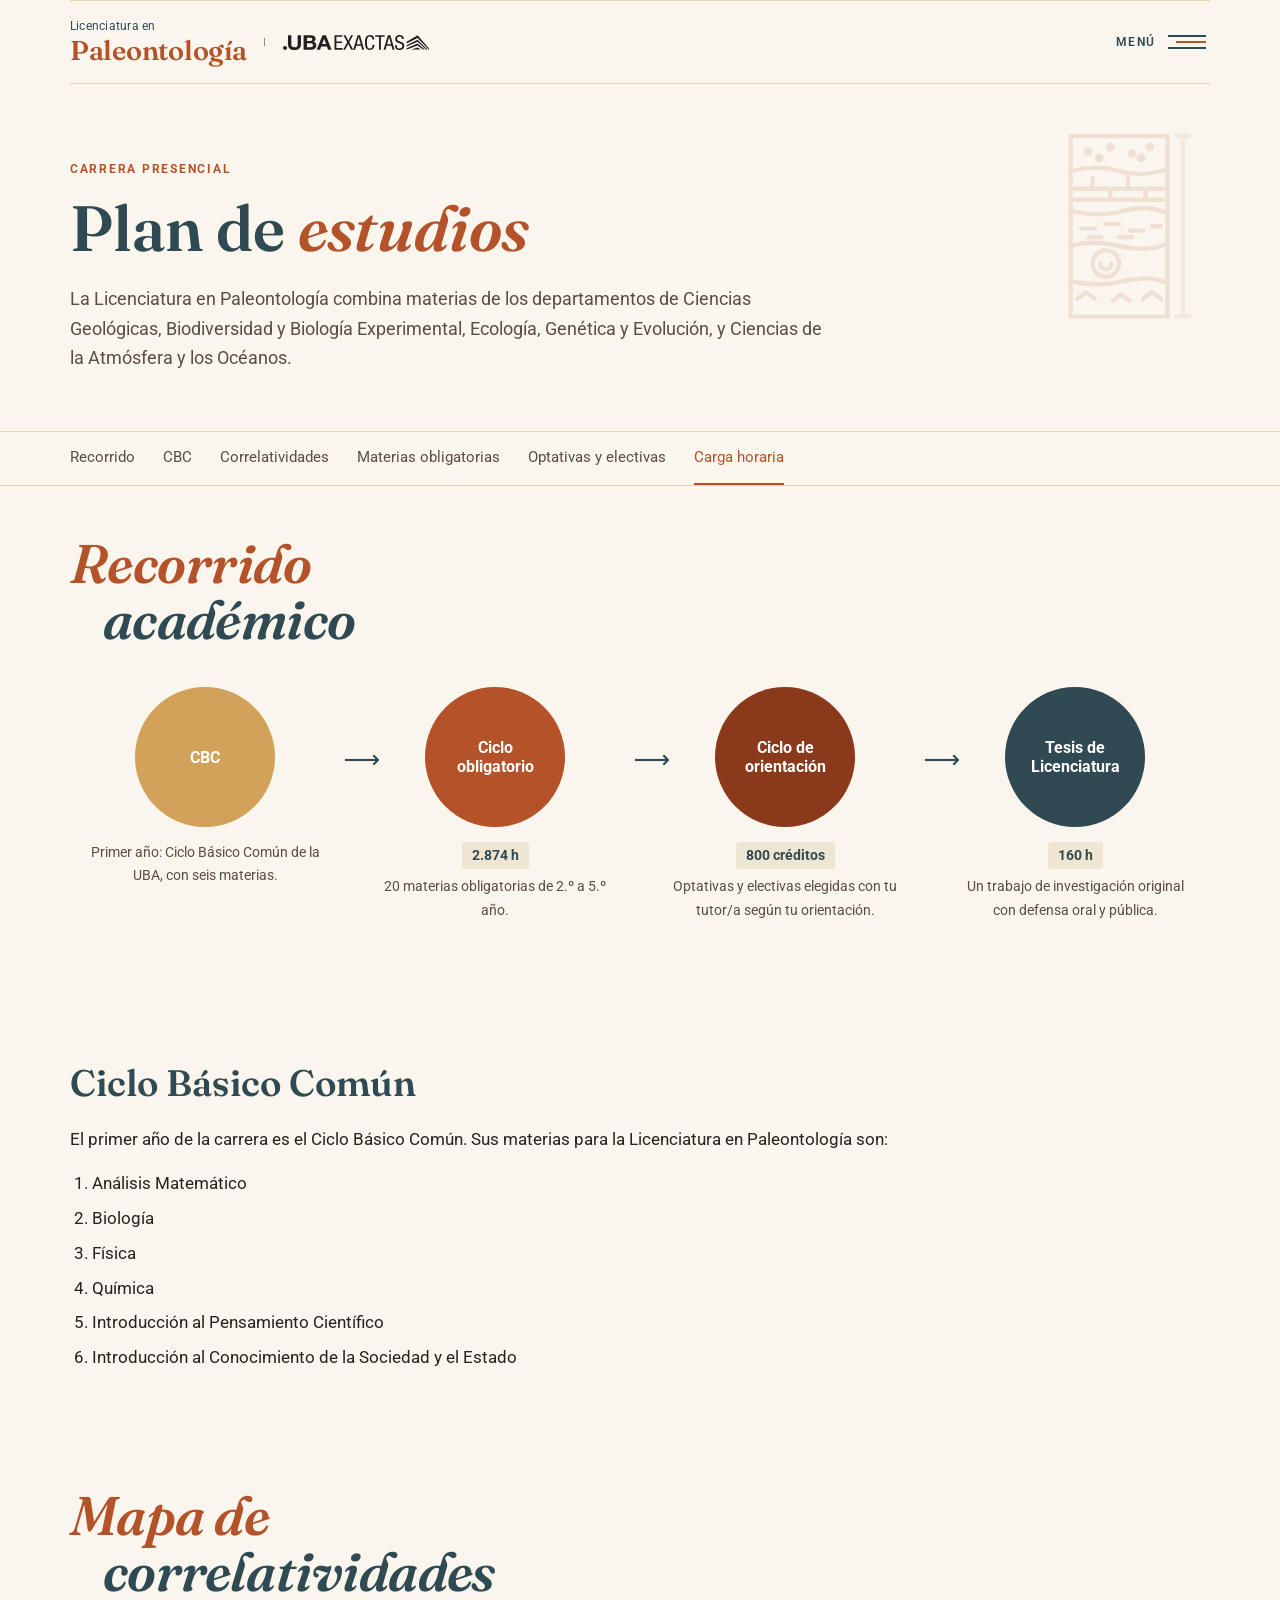
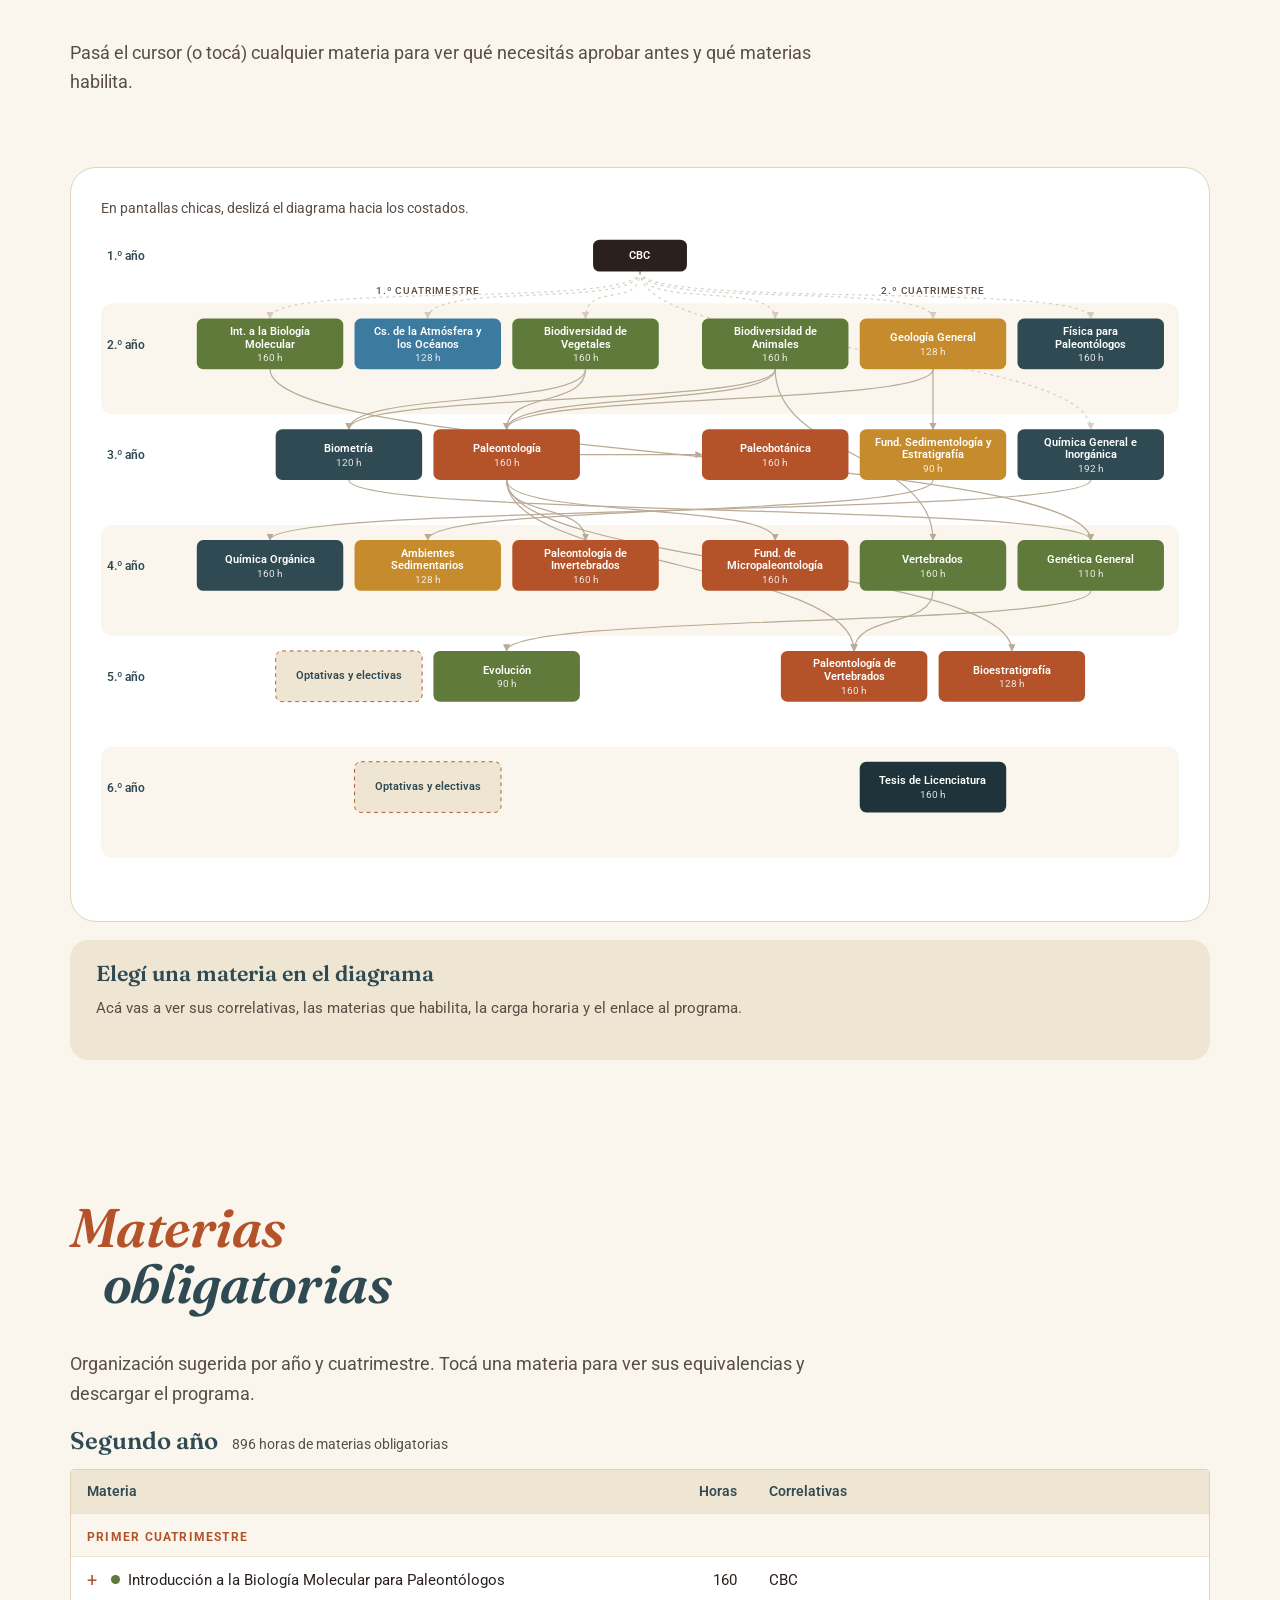
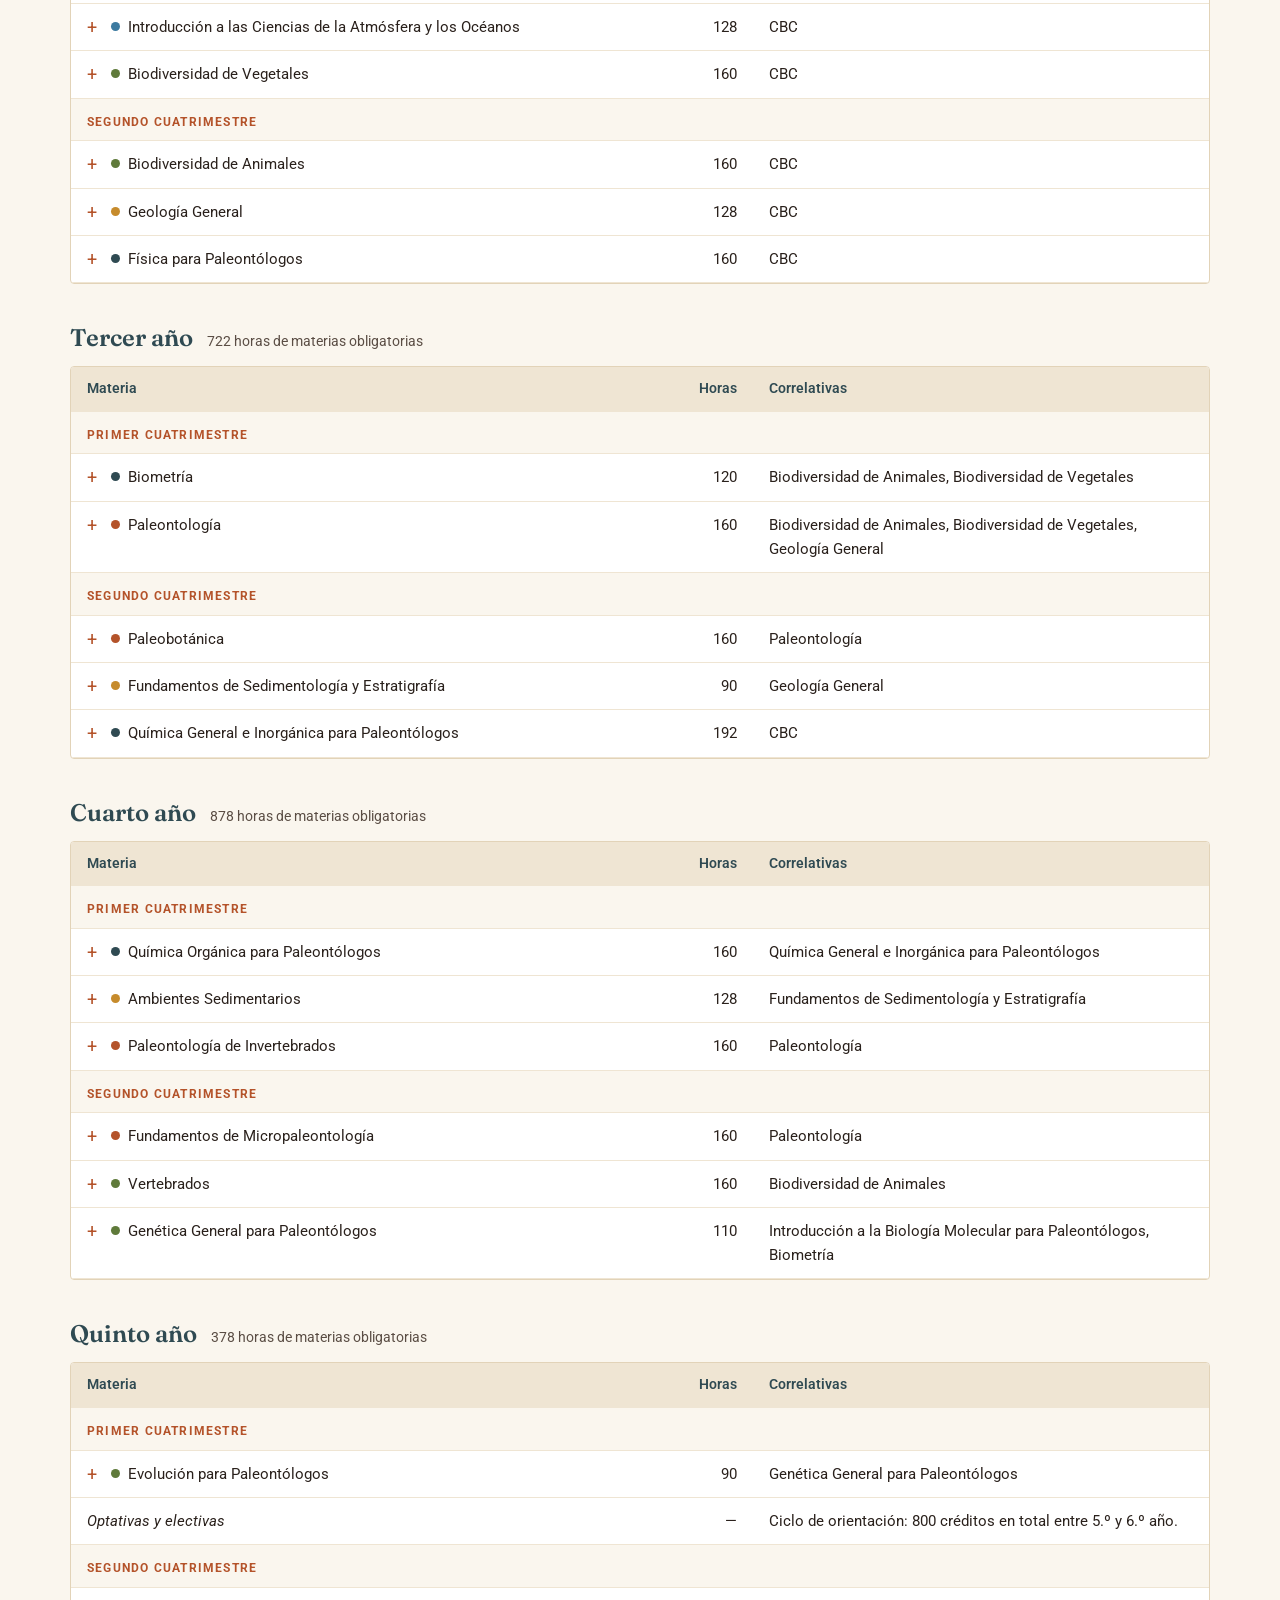
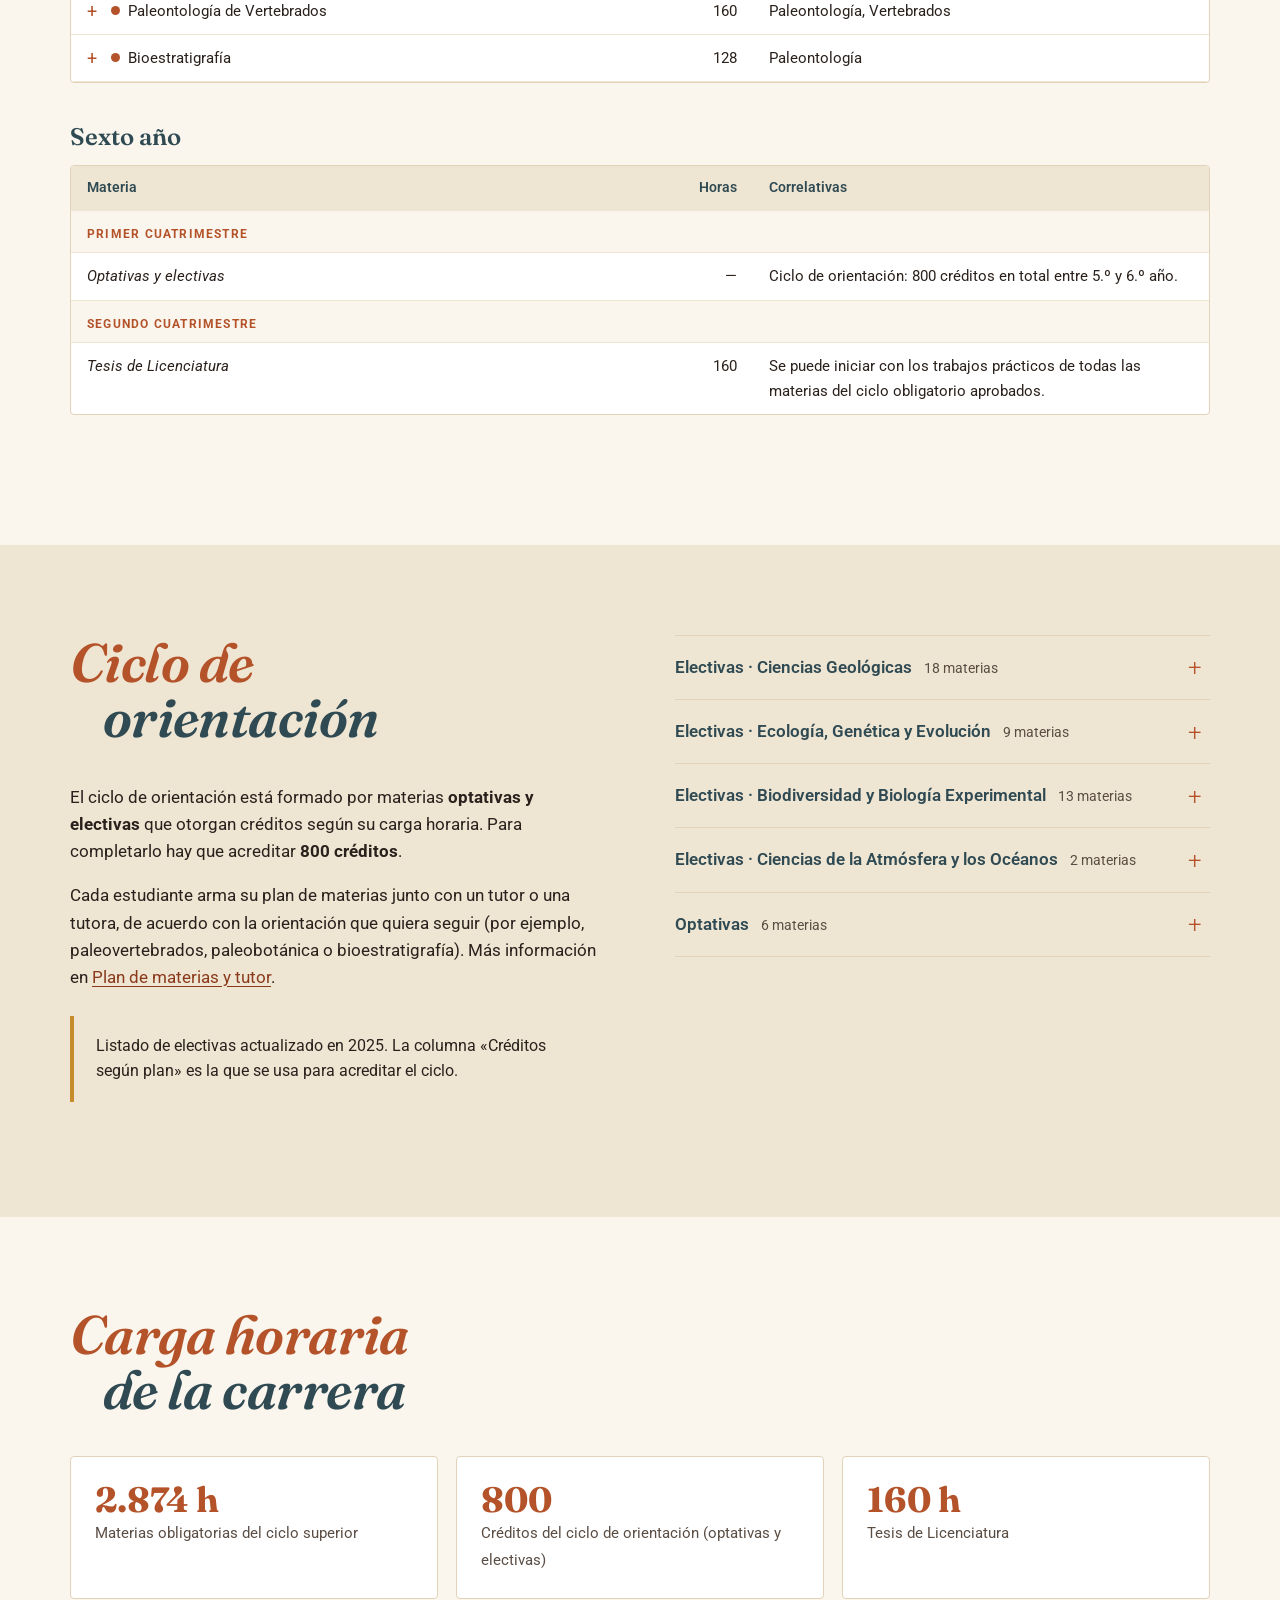
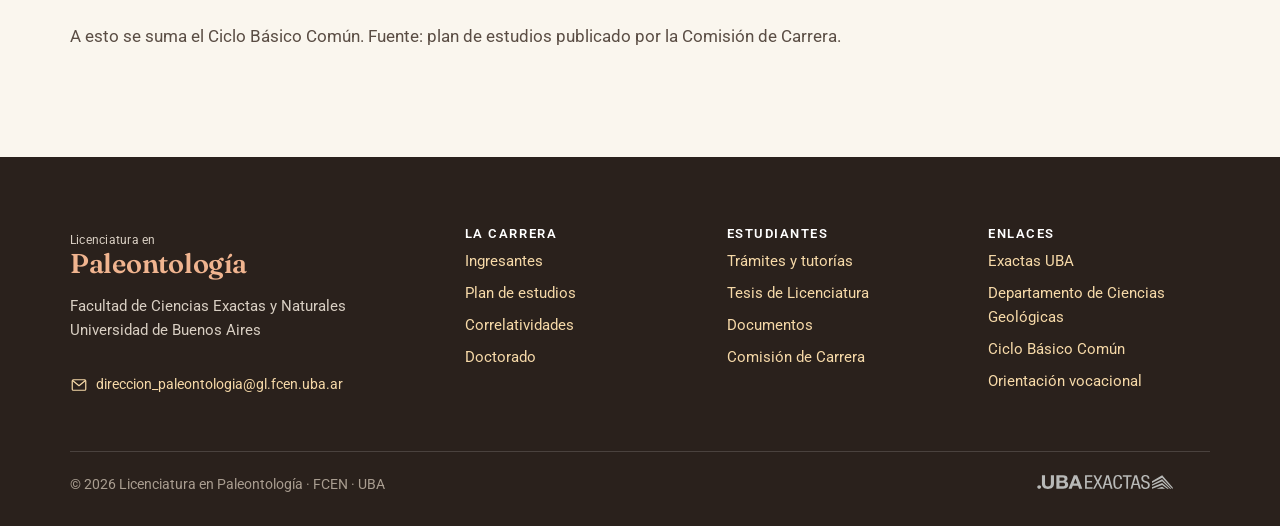
==== commit 857feb47: "Mails: no se cortan en el medio del dominio - Si una dirección no entra en una línea, se corta solo " ====
--- a/carrera.html
+++ b/carrera.html
@@ -181,7 +181,7 @@
 			<div>
 				<a href="index.html" class="wordmark" aria-label="Licenciatura en Paleontología, inicio"><small>Licenciatura en</small><b>Paleontología</b></a>
 				<p style="margin-top:16px">Facultad de Ciencias Exactas y Naturales<br>Universidad de Buenos Aires</p>
-				<a class="footer-contact" href="mailto:direccion_paleontologia@gl.fcen.uba.ar"><svg aria-hidden="true"><use href="imgs/fosiles.svg#mail"/></svg>direccion_paleontologia@gl.fcen.uba.ar</a>
+				<a class="footer-contact" href="mailto:direccion_paleontologia@gl.fcen.uba.ar"><svg aria-hidden="true"><use href="imgs/fosiles.svg#mail"/></svg>direccion_paleontologia@<wbr>gl.fcen.uba.ar</a>
 			</div>
 			<div>
 				<h4>La carrera</h4>
--- a/css/style.css
+++ b/css/style.css
@@ -213,6 +213,7 @@
 	transition: background .2s, color .2s, transform .2s;
 }
 .btn svg { width: 18px; height: 18px; flex: none; }
+@media (max-width: 480px) { .btn { font-size: .9rem; padding: 12px 16px; } }
 .btn--primary { background: linear-gradient(90deg, var(--terracotta), var(--terracotta-dark)); color: var(--white); }
 .btn--primary:hover { color: var(--white); transform: translateY(-1px); }
 .btn--light { background: rgba(255, 255, 255, .12); border-color: rgba(255, 255, 255, .6); color: var(--white); }
@@ -273,6 +274,19 @@
 .figure-portrait a { color: inherit; }
 .figure-portrait--illus { gap: 10px; }
 .figure-portrait--illus img { width: auto; height: 74%; border: 0; border-radius: 6px; }
+
+/* Collage de fotos (2 × 2) */
+.collage { margin: 0; }
+.collage__grid { display: grid; grid-template-columns: 1fr 1fr; gap: 8px; }
+.collage__tile { position: relative; overflow: hidden; border-radius: var(--radius); background: var(--sand); }
+.collage__tile img { display: block; width: 100%; height: auto; aspect-ratio: 4 / 3; object-fit: cover; transition: transform .5s; }
+.collage__tile:hover img { transform: scale(1.05); }
+.collage__tile span {
+	position: absolute; left: 8px; bottom: 8px; padding: 3px 9px; border-radius: 3px;
+	background: rgba(42, 33, 28, .72); color: var(--white); font-size: .78rem; font-weight: 600; letter-spacing: .02em;
+}
+.collage figcaption { font-size: .72rem; color: var(--ink-soft); margin-top: 8px; line-height: 1.5; }
+.collage figcaption a { color: inherit; }
 
 /* Foto ancha debajo del título de una página */
 .photo-banner { padding: 0 0 40px; }
@@ -553,20 +567,21 @@
 .site-footer { background: var(--ink); color: #d9cfc3; padding: 70px 0 30px; margin-top: 0; font-size: .95rem; }
 .site-footer a { color: #f6d9a8; text-decoration: none; }
 .site-footer a:hover { text-decoration: underline; color: var(--white); }
-.footer-grid { display: grid; grid-template-columns: 1.3fr 1fr 1fr 1fr; gap: 40px; }
+.footer-grid { display: grid; grid-template-columns: 1.6fr 1fr 1fr 1fr; gap: 40px; }
 .site-footer h4 { color: var(--white); font-size: .8rem; letter-spacing: .12em; text-transform: uppercase; font-weight: 600; }
 .site-footer ul { list-style: none; margin: 0; padding: 0; }
 .site-footer li { margin-bottom: .5em; }
 .site-footer .wordmark { color: #d9cfc3; }
 .site-footer .wordmark b { color: #f0b48f; }
-.footer-contact { display: inline-flex; align-items: center; gap: 8px; margin-top: 16px; word-break: break-all; }
+.footer-contact { display: inline-flex; align-items: center; gap: 8px; margin-top: 16px; font-size: .9rem; }
 .footer-contact svg { width: 18px; height: 18px; flex: none; }
 .footer-bottom {
 	margin-top: 50px; padding-top: 22px; border-top: 1px solid rgba(255, 255, 255, .15);
 	display: flex; justify-content: space-between; align-items: center; gap: 20px; flex-wrap: wrap; font-size: .85rem; color: #a99d90;
 }
 .footer-bottom img { height: 14px; filter: invert(1); opacity: .8; }
-@media (max-width: 900px) { .footer-grid { grid-template-columns: 1fr 1fr; } }
+@media (max-width: 1100px) { .footer-grid { grid-template-columns: 1fr 1fr 1fr; } .footer-grid > :first-child { grid-column: 1 / -1; } }
+@media (max-width: 760px) { .footer-grid { grid-template-columns: 1fr 1fr; } }
 @media (max-width: 560px) { .footer-grid { grid-template-columns: 1fr; } }
 
 /* ---------- Animación de aparición ---------- */
